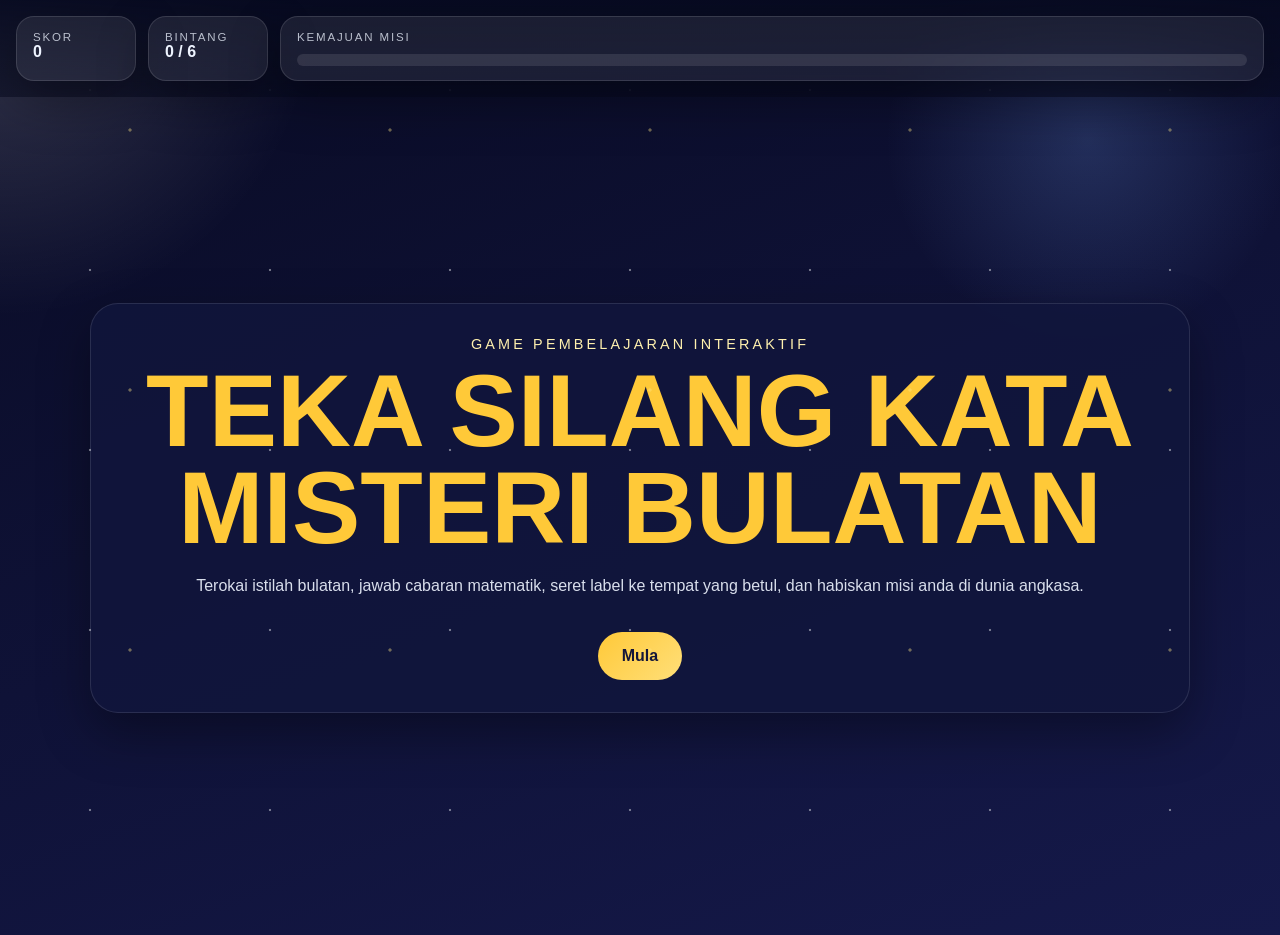
==== index.html @ a0e76546 "Initial commit" ====
<!DOCTYPE html>
<html lang="ms">
  <head>
    <meta charset="UTF-8" />
    <meta name="viewport" content="width=device-width, initial-scale=1.0" />
    <title>Bulatan Angkasa</title>
    <link rel="stylesheet" href="styles.css" />
  </head>
  <body>
    <div class="stars"></div>

    <header class="hud">
      <div class="hud-card">
        <span class="hud-label">Skor</span>
        <strong id="scoreValue">0</strong>
      </div>
      <div class="hud-card">
        <span class="hud-label">Bintang</span>
        <strong id="starValue">0 / 6</strong>
      </div>
      <div class="hud-card progress-card">
        <span class="hud-label">Kemajuan Misi</span>
        <div class="progress-bar">
          <div id="progressFill"></div>
        </div>
      </div>
    </header>

    <main id="app">
      <section class="screen active hero-screen" data-screen="start">
        <div class="hero-content">
          <p class="kicker">Game Pembelajaran Interaktif</p>
          <h1>TEKA SILANG KATA<br />MISTERI BULATAN</h1>
          <p class="subtitle">
            Terokai istilah bulatan, jawab cabaran matematik, seret label ke
            tempat yang betul, dan habiskan misi anda di dunia angkasa.
          </p>
          <div class="hero-actions">
            <button class="primary-btn" data-next="terms">Mula</button>
          </div>
        </div>
      </section>

      <section class="screen panel-screen" data-screen="terms">
        <div class="panel wide">
          <p class="section-tag">Zon 1</p>
          <h2>Kenali Bahagian Bulatan</h2>
          <p class="section-note">
            Tekan pada setiap bulatan untuk melihat info dan penerangan ringkas.
          </p>

          <div class="bubble-map">
            <button class="bubble blue" data-term="jejari">Jejari</button>
            <button class="bubble orange" data-term="tembereng">Tembereng</button>
            <button class="bubble pink" data-term="lilitan">Lilitan</button>
            <button class="bubble cyan" data-term="pusat">Pusat</button>
            <button class="bubble purple" data-term="sektor">Sektor</button>
            <button class="bubble green" data-term="diameter">Diameter</button>
            <button class="bubble yellow" data-term="perentas">Perentas</button>
            <button class="bubble red" data-term="lengkok">Lengkok</button>
          </div>

          <div class="definition-box">
            <p class="info-chip">Info Istilah</p>
            <h3 id="definitionTitle">Pilih satu bulatan</h3>
            <p id="definitionText">
              Tekan mana-mana bulatan untuk melihat maklumat istilah tersebut.
            </p>
          </div>

          <div class="panel-actions">
            <button class="ghost-btn" data-next="start">Sebelumnya</button>
            <button class="primary-btn" data-next="crossword">Seterusnya</button>
          </div>
        </div>
      </section>

      <section class="screen panel-screen" data-screen="crossword">
        <div class="panel wide">
          <p class="section-tag">Zon 2</p>
          <h2>Teka Silang Kata Bulatan</h2>
          <p class="section-note">
            Isikan jawapan pada setiap kotak dan semak jawapan anda.
          </p>

          <div class="crossword-layout">
            <div class="crossword-board" id="crosswordBoard"></div>
            <div class="crossword-side">
              <div class="clue-box">
                <h3>Petunjuk</h3>
                <ol id="clueList"></ol>
              </div>
              <div class="crossword-actions">
                <button class="primary-btn" id="checkCrossword">Semak Jawapan</button>
              </div>
              <div class="feedback" id="crosswordFeedback"></div>
            </div>
          </div>

          <div class="panel-actions">
            <button class="ghost-btn" data-next="terms">Sebelumnya</button>
            <button class="primary-btn" data-next="dragdrop">Seterusnya</button>
          </div>
        </div>
      </section>

      <section class="screen panel-screen" data-screen="dragdrop">
        <div class="panel wide">
          <p class="section-tag">Zon 3</p>
          <h2>Seret Label Bahagian Bulatan</h2>
          <p class="section-note">
            Seret label ke tempat yang betul pada gambar rajah bulatan.
          </p>

          <div class="drag-layout">
            <div class="label-bank" id="labelBank"></div>
            <div class="diagram-area">
              <div class="circle-diagram">
                <div class="arc-shape"></div>
                <div class="radius-line"></div>
                <div class="diameter-line"></div>
                <div class="sector-shape"></div>
                <div class="chord-line"></div>
                <div class="center-point"></div>

                <div class="drop-zone" data-accept="lilitan" style="top: 4%; left: 24%"></div>
                <div class="drop-zone" data-accept="diameter" style="top: 46%; left: 15%"></div>
                <div class="drop-zone" data-accept="jejari" style="top: 31%; left: 63%"></div>
                <div class="drop-zone" data-accept="perentas" style="top: 66%; left: 17%"></div>
                <div class="drop-zone" data-accept="pusat" style="top: 46%; left: 46%"></div>
                <div class="drop-zone" data-accept="sektor" style="top: 66%; left: 63%"></div>
              </div>
            </div>
          </div>

          <div class="crossword-actions">
            <button class="ghost-btn" id="resetDrag">Set Semula</button>
            <button class="primary-btn" id="checkDrag">Semak Label</button>
          </div>
          <div class="feedback" id="dragFeedback"></div>

          <div class="panel-actions">
            <button class="ghost-btn" data-next="crossword">Sebelumnya</button>
            <button class="primary-btn" data-next="mathopoly">Seterusnya</button>
          </div>
        </div>
      </section>

      <section class="screen panel-screen" data-screen="mathopoly">
        <div class="panel wide">
          <p class="section-tag">Zon 4</p>
          <h2>Mathopoly Mini</h2>
          <p class="section-note">
            Pusing dadu, gerak ke hadapan, dan jawab soalan ringkas tentang bulatan.
          </p>

          <div class="mathopoly-layout">
            <div class="board-wrap">
              <div class="board-grid" id="boardGrid"></div>
            </div>
            <div class="board-panel">
              <div class="player-card">
                <h3>Pemain</h3>
                <p id="playerPosition">Petak 1 / 8</p>
              </div>
              <div class="dice-card">
                <div class="dice-face" id="diceFace">?</div>
                <button class="primary-btn" id="rollDice">Pusing Dadu</button>
              </div>
              <div class="question-box">
                <h3>Cabaran</h3>
                <p id="boardPrompt">Tekan butang untuk mula bergerak.</p>
              </div>
              <div class="board-answer">
                <input id="boardAnswer" type="text" placeholder="Masukkan jawapan" />
                <button class="ghost-btn" id="submitBoardAnswer">Hantar</button>
              </div>
              <div class="feedback" id="boardFeedback"></div>
            </div>
          </div>

          <div class="panel-actions">
            <button class="ghost-btn" data-next="dragdrop">Sebelumnya</button>
            <button class="primary-btn" data-next="finish">Lihat Keputusan</button>
          </div>
        </div>
      </section>

      <section class="screen panel-screen" data-screen="finish">
        <div class="panel">
          <p class="section-tag">Misi Selesai</p>
          <h2>Tahniah</h2>
          <p class="section-note" id="finalMessage">
            Anda telah menyelesaikan permainan bulatan ini.
          </p>

          <div class="result-ring">
            <div>
              <span>Skor Akhir</span>
              <strong id="finalScore">0</strong>
            </div>
            <div>
              <span>Bintang</span>
              <strong id="finalStars">0 / 6</strong>
            </div>
          </div>

          <div class="panel-actions">
            <button class="primary-btn" id="restartGame">Main Semula</button>
          </div>
        </div>
      </section>
    </main>

    <script src="script.js"></script>
  </body>
</html>
---- styles.css ----
:root {
  --bg-1: #090b24;
  --bg-2: #15194a;
  --panel: rgba(17, 22, 60, 0.84);
  --panel-soft: rgba(255, 255, 255, 0.08);
  --gold: #ffc938;
  --gold-soft: #fff1ae;
  --pink-strong: #ef7cff;
  --ink: #eef4ff;
  --shadow: 0 20px 50px rgba(0, 0, 0, 0.35);
}

* {
  box-sizing: border-box;
}

body {
  margin: 0;
  min-height: 100vh;
  font-family: "Trebuchet MS", "Segoe UI", sans-serif;
  color: var(--ink);
  background:
    radial-gradient(circle at top left, rgba(255, 255, 255, 0.18), transparent 20%),
    radial-gradient(circle at 85% 15%, rgba(121, 168, 255, 0.2), transparent 15%),
    linear-gradient(160deg, var(--bg-1), var(--bg-2));
  overflow-x: hidden;
}

.stars,
.stars::before,
.stars::after {
  position: fixed;
  inset: 0;
  content: "";
  pointer-events: none;
  background-image:
    radial-gradient(circle, rgba(255, 255, 255, 0.85) 1px, transparent 1.6px),
    radial-gradient(circle, rgba(255, 231, 137, 0.8) 1px, transparent 2px);
  background-size: 180px 180px, 260px 260px;
  opacity: 0.45;
}

.hud {
  position: sticky;
  top: 0;
  z-index: 10;
  display: flex;
  gap: 0.75rem;
  padding: 1rem;
  backdrop-filter: blur(12px);
  background: linear-gradient(180deg, rgba(8, 11, 33, 0.95), rgba(8, 11, 33, 0.55));
}

.hud-card {
  background: rgba(255, 255, 255, 0.08);
  border: 1px solid rgba(255, 255, 255, 0.12);
  border-radius: 18px;
  padding: 0.9rem 1rem;
  min-width: 120px;
  box-shadow: var(--shadow);
}

.hud-label {
  display: block;
  font-size: 0.72rem;
  letter-spacing: 0.16em;
  text-transform: uppercase;
  opacity: 0.75;
}

.progress-card {
  flex: 1;
}

.progress-bar {
  height: 12px;
  margin-top: 0.65rem;
  border-radius: 999px;
  overflow: hidden;
  background: rgba(255, 255, 255, 0.1);
}

#progressFill {
  height: 100%;
  width: 0%;
  background: linear-gradient(90deg, var(--gold), var(--pink-strong));
  transition: width 0.3s ease;
}

#app {
  padding: 1rem 1rem 2rem;
}

.screen {
  display: none;
  min-height: calc(100vh - 110px);
}

.screen.active {
  display: flex;
}

.hero-screen,
.panel-screen {
  justify-content: center;
}

.hero-screen {
  align-items: center;
}

.hero-content,
.panel {
  width: min(1100px, 100%);
  padding: 2rem;
  border-radius: 28px;
  background: var(--panel);
  border: 1px solid rgba(255, 255, 255, 0.11);
  box-shadow: var(--shadow);
}

.hero-content {
  text-align: center;
}

.panel {
  margin: auto;
}

.panel.wide {
  width: min(1200px, 100%);
}

.kicker,
.section-tag {
  margin: 0 0 0.6rem;
  color: var(--gold-soft);
  font-size: 0.9rem;
  text-transform: uppercase;
  letter-spacing: 0.22em;
}

h1 {
  margin: 0;
  font-size: clamp(3.6rem, 9vw, 6.4rem);
  line-height: 0.95;
  color: var(--gold);
  font-family: Impact, Haettenschweiler, "Arial Narrow Bold", sans-serif;
}

h2 {
  margin: 0;
  font-size: clamp(2rem, 4vw, 3rem);
}

.subtitle,
.section-note {
  margin-top: 1rem;
  line-height: 1.7;
  color: rgba(238, 244, 255, 0.9);
}

.hero-actions,
.panel-actions,
.crossword-actions,
.board-answer {
  display: flex;
  gap: 0.85rem;
  flex-wrap: wrap;
}

.hero-actions,
.panel-actions {
  justify-content: center;
  margin-top: 2rem;
}

button,
input {
  font: inherit;
}

button {
  border: 0;
  cursor: pointer;
}

.primary-btn,
.ghost-btn {
  border-radius: 999px;
  padding: 0.95rem 1.5rem;
  font-weight: 800;
}

.primary-btn {
  color: #14163a;
  background: linear-gradient(135deg, var(--gold), #ffdf79);
}

.ghost-btn {
  color: var(--ink);
  background: rgba(255, 255, 255, 0.09);
  border: 1px solid rgba(240, 183, 255, 0.45);
}

.bubble-map {
  position: relative;
  min-height: 430px;
  margin-top: 1.5rem;
}

.bubble {
  position: absolute;
  width: 190px;
  height: 190px;
  border-radius: 50%;
  color: white;
  font-size: 1.55rem;
  font-weight: 800;
  display: flex;
  align-items: center;
  justify-content: center;
  box-shadow: 0 18px 36px rgba(0, 0, 0, 0.24);
}

.bubble.active {
  outline: 4px solid rgba(255, 255, 255, 0.92);
}

.bubble.blue { background: rgba(67, 98, 255, 0.88); top: 0; left: 22%; }
.bubble.orange { background: rgba(214, 96, 9, 0.88); top: 0; left: 52%; }
.bubble.pink { background: rgba(220, 26, 177, 0.85); top: 18%; left: 8%; }
.bubble.cyan { background: rgba(39, 199, 232, 0.82); top: 12%; left: 36%; }
.bubble.purple { background: rgba(111, 23, 193, 0.84); top: 16%; left: 64%; }
.bubble.green { background: rgba(42, 214, 7, 0.84); top: 46%; left: 12%; }
.bubble.yellow { background: rgba(255, 230, 0, 0.86); color: #333; top: 47%; left: 34%; }
.bubble.red { background: rgba(205, 22, 22, 0.86); top: 45%; left: 58%; }

.definition-box,
.clue-box,
.feedback,
.player-card,
.dice-card,
.question-box,
.result-ring {
  background: var(--panel-soft);
  border: 1px solid rgba(255, 255, 255, 0.11);
  border-radius: 20px;
  box-shadow: var(--shadow);
}

.definition-box {
  margin-top: 1.2rem;
  padding: 1rem 1.2rem;
  line-height: 1.65;
}

.definition-box h3 {
  margin: 0.25rem 0 0.55rem;
  color: var(--gold-soft);
}

.info-chip {
  display: inline-flex;
  padding: 0.35rem 0.75rem;
  border-radius: 999px;
  background: rgba(255, 201, 56, 0.14);
  color: var(--gold-soft);
  font-size: 0.82rem;
  font-weight: 800;
  letter-spacing: 0.06em;
  text-transform: uppercase;
}

.crossword-layout,
.drag-layout,
.mathopoly-layout {
  display: grid;
  gap: 1.2rem;
  margin-top: 1.4rem;
}

.crossword-layout {
  grid-template-columns: minmax(460px, 1fr) 360px;
}

.crossword-board {
  display: grid;
  grid-template-columns: repeat(9, 42px);
  grid-auto-rows: 42px;
  gap: 4px;
}

.cell {
  position: relative;
  width: 42px;
  height: 42px;
}

.cell.block {
  background: transparent;
}

.cell input {
  width: 100%;
  height: 100%;
  border-radius: 8px;
  border: 1px solid rgba(255, 255, 255, 0.16);
  text-align: center;
  text-transform: uppercase;
  background: rgba(255, 255, 255, 0.95);
  color: #12131e;
  font-weight: 800;
}

.cell-number {
  position: absolute;
  top: 1px;
  left: 4px;
  color: #1a1d3f;
  font-size: 0.58rem;
  font-weight: 800;
}

.clue-box {
  padding: 1.2rem;
}

.clue-box ol {
  margin: 0.8rem 0 0;
  padding-left: 1.2rem;
  display: grid;
  gap: 0.55rem;
  line-height: 1.45;
}

.drag-layout {
  grid-template-columns: 220px 1fr;
}

.label-bank {
  display: grid;
  gap: 0.9rem;
  align-content: start;
}

.draggable-label {
  padding: 0.95rem 1rem;
  border-radius: 16px;
  background: linear-gradient(135deg, rgba(67, 98, 255, 0.8), rgba(111, 23, 193, 0.8));
  color: white;
  font-weight: 800;
  text-align: center;
}

.diagram-area {
  padding: 1rem;
  border-radius: 28px;
  background: rgba(255, 255, 255, 0.95);
}

.circle-diagram {
  position: relative;
  width: min(100%, 620px);
  aspect-ratio: 1 / 1;
  margin: 0 auto;
  border-radius: 50%;
  border: 4px solid #111;
  background: white;
}

.arc-shape {
  position: absolute;
  inset: 0;
  border-radius: 50%;
  border-top: 6px solid #56d4ff;
  border-right: 6px solid transparent;
  border-bottom: 6px solid transparent;
  border-left: 6px solid transparent;
  transform: rotate(18deg);
}

.radius-line,
.diameter-line,
.chord-line {
  position: absolute;
  height: 6px;
  border-radius: 999px;
}

.radius-line {
  width: 150px;
  background: #4caf50;
  top: 42%;
  left: 50%;
  transform: rotate(-32deg);
  transform-origin: left center;
}

.diameter-line {
  width: 86%;
  background: #3578b9;
  top: 49%;
  left: 7%;
}

.chord-line {
  width: 74%;
  background: #5e4aa8;
  top: 28%;
  left: 6%;
  transform: rotate(-18deg);
}

.sector-shape {
  position: absolute;
  width: 42%;
  height: 42%;
  right: 9%;
  bottom: 8%;
  background: rgba(255, 219, 38, 0.85);
  clip-path: polygon(0 0, 26% 2%, 100% 70%, 48% 100%);
}

.center-point {
  position: absolute;
  width: 18px;
  height: 18px;
  border-radius: 50%;
  background: #6b778d;
  top: calc(50% - 9px);
  left: calc(50% - 9px);
}

.drop-zone {
  position: absolute;
  min-width: 96px;
  padding: 0.55rem 0.75rem;
  border-radius: 14px;
  text-align: center;
  font-size: 0.86rem;
  color: transparent;
  border: 2px dashed rgba(17, 17, 17, 0.2);
  background: rgba(0, 0, 0, 0.04);
}

.drop-zone.filled {
  color: white;
  background: linear-gradient(135deg, rgba(57, 113, 240, 0.95), rgba(160, 86, 255, 0.95));
  border-style: solid;
}

.mathopoly-layout {
  grid-template-columns: minmax(320px, 1fr) 320px;
}

.board-wrap {
  padding: 1rem;
  border-radius: 28px;
  background: rgba(255, 255, 255, 0.08);
}

.board-grid {
  display: grid;
  grid-template-columns: repeat(4, minmax(70px, 1fr));
  gap: 0.75rem;
}

.board-tile {
  min-height: 90px;
  padding: 0.8rem;
  border-radius: 20px;
  background: linear-gradient(180deg, rgba(171, 216, 255, 0.95), rgba(208, 235, 255, 0.92));
  color: #10213a;
  position: relative;
  font-weight: 800;
}

.board-tile.current {
  outline: 4px solid var(--pink-strong);
}

.board-panel {
  display: grid;
  gap: 1rem;
}

.player-card,
.dice-card,
.question-box {
  padding: 1.1rem 1.2rem;
}

.dice-card {
  text-align: center;
}

.dice-face {
  width: 88px;
  height: 88px;
  margin: 0 auto 1rem;
  display: grid;
  place-items: center;
  border-radius: 24px;
  background: rgba(255, 255, 255, 0.92);
  color: #171b36;
  font-size: 2rem;
  font-weight: 900;
}

.board-answer input {
  width: 100%;
  padding: 0.95rem 1rem;
  border-radius: 16px;
  border: 1px solid rgba(255, 255, 255, 0.18);
  background: rgba(255, 255, 255, 0.96);
  color: #161931;
}

.feedback {
  margin-top: 1rem;
  padding: 0.9rem 1rem;
  display: none;
}

.feedback.show {
  display: block;
}

.feedback.success {
  color: #dfffe9;
  background: rgba(87, 242, 135, 0.16);
}

.feedback.error {
  color: #ffe3e3;
  background: rgba(255, 107, 107, 0.14);
}

.result-ring {
  display: grid;
  grid-template-columns: repeat(2, minmax(160px, 1fr));
  gap: 1rem;
  margin-top: 1.4rem;
  padding: 1.2rem;
}

.result-ring span {
  display: block;
  font-size: 0.84rem;
  text-transform: uppercase;
  letter-spacing: 0.12em;
  opacity: 0.75;
}

.result-ring strong {
  display: block;
  margin-top: 0.4rem;
  font-size: 2rem;
}

@media (max-width: 980px) {
  .crossword-layout,
  .drag-layout,
  .mathopoly-layout {
    grid-template-columns: 1fr;
  }
}

@media (max-width: 700px) {
  .hud {
    flex-direction: column;
  }

  .bubble-map {
    min-height: auto;
  }

  .bubble {
    position: relative;
    display: flex;
    margin: 0 auto 1rem;
    top: auto !important;
    left: auto !important;
  }

  .crossword-board {
    transform: scale(0.78);
    transform-origin: top left;
  }
}
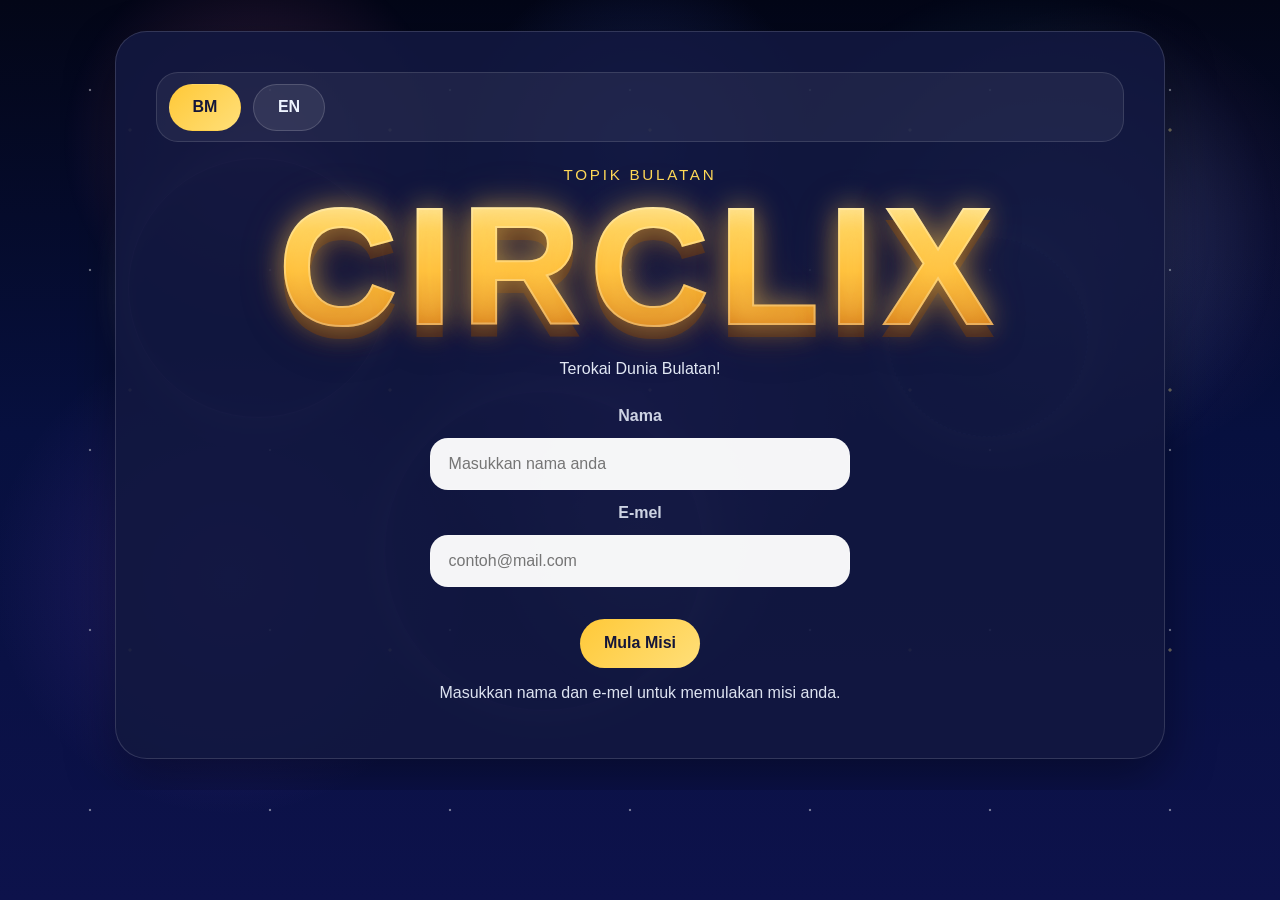
==== commit 3c7740be: "Kemas kini laman web ke versi terkini" ====
--- a/index.html
+++ b/index.html
@@ -3,50 +3,83 @@
   <head>
     <meta charset="UTF-8" />
     <meta name="viewport" content="width=device-width, initial-scale=1.0" />
-    <title>Bulatan Angkasa</title>
+    <title>CircliX</title>
     <link rel="stylesheet" href="styles.css" />
   </head>
   <body>
     <div class="stars"></div>
 
     <header class="hud">
-      <div class="hud-card">
-        <span class="hud-label">Skor</span>
-        <strong id="scoreValue">0</strong>
+      <div class="hud-top">
+        <div class="brand-panel">
+          <span class="brand-title">CircliX</span>
+          <span class="brand-subtitle">Master of Circles</span>
+        </div>
       </div>
-      <div class="hud-card">
-        <span class="hud-label">Bintang</span>
-        <strong id="starValue">0 / 6</strong>
-      </div>
-      <div class="hud-card progress-card">
-        <span class="hud-label">Kemajuan Misi</span>
-        <div class="progress-bar">
-          <div id="progressFill"></div>
+      <div class="hud-cards">
+        <div class="hud-card">
+          <span class="hud-label">Skor</span>
+          <strong id="scoreValue">0</strong>
+        </div>
+        <div class="hud-card">
+          <span class="hud-label">Bintang</span>
+          <strong id="starValue">0 / 6</strong>
+        </div>
+        <div class="hud-card progress-card">
+          <span class="hud-label">Kemajuan Misi</span>
+          <div class="progress-bar">
+            <div id="progressFill"></div>
+          </div>
         </div>
       </div>
     </header>
 
     <main id="app">
       <section class="screen active hero-screen" data-screen="start">
+        <div class="hero-video" aria-hidden="true">
+          <div class="orbit orbit-1"></div>
+          <div class="orbit orbit-2"></div>
+          <div class="orbit orbit-3"></div>
+          <div class="video-glow"></div>
+        </div>
         <div class="hero-content">
-          <p class="kicker">Game Pembelajaran Interaktif</p>
-          <h1>TEKA SILANG KATA<br />MISTERI BULATAN</h1>
-          <p class="subtitle">
-            Terokai istilah bulatan, jawab cabaran matematik, seret label ke
-            tempat yang betul, dan habiskan misi anda di dunia angkasa.
-          </p>
+          <div class="hero-top-bar">
+            <div class="language-tabs">
+              <button class="lang-btn active" data-lang="bm">BM</button>
+              <button class="lang-btn" data-lang="en">EN</button>
+            </div>
+          </div>
+          <p class="kicker" id="heroKicker">Game Pembelajaran Interaktif</p>
+          <h1 id="heroTitle">CircliX: Master of Circles</h1>
+          <p class="subtitle" id="heroSubtitle">
+            Terokai dunia bulatan melalui nota, latihan interaktif dan arena permainan.
+          </p>
+          <div class="start-form">
+            <label for="playerName" id="nameLabel">Nama</label>
+            <input id="playerName" type="text" placeholder="Masukkan nama anda" />
+            <label for="playerEmail" id="emailLabel">E-mel</label>
+            <input id="playerEmail" type="email" placeholder="contoh@mail.com" />
+            <div id="formFeedback" class="feedback"></div>
+          </div>
           <div class="hero-actions">
-            <button class="primary-btn" data-next="terms">Mula</button>
-          </div>
-        </div>
-      </section>
-
-      <section class="screen panel-screen" data-screen="terms">
-        <div class="panel wide">
-          <p class="section-tag">Zon 1</p>
-          <h2>Kenali Bahagian Bulatan</h2>
-          <p class="section-note">
-            Tekan pada setiap bulatan untuk melihat info dan penerangan ringkas.
+            <button class="primary-btn" id="startGameButton">Mula</button>
+          </div>
+          <p class="form-note" id="formNote">Isi nama dan e-mel untuk memulakan misi anda.</p>
+        </div>
+      </section>
+
+      <section id="nota" class="screen panel-screen" data-screen="terms">
+        <div class="panel wide">
+          <p class="section-tag" id="noteSectionTag">Nota</p>
+          <div class="page-tabs page-tabs-terms">
+            <button class="tab-btn" data-i18n="tabNota">Nota</button>
+            <button class="tab-btn" data-i18n="tabLatihan">Latihan</button>
+            <button class="tab-btn" data-i18n="tabBoard">Papan Permainan</button>
+            <button class="tab-btn" data-i18n="tabPandangan">Pandangan</button>
+          </div>
+          <h2 id="noteHeading">Bahagian Bulatan</h2>
+          <p class="section-note" id="noteDescription">
+            Klik setiap elemen di atas untuk melihat info ringkas di bawah.
           </p>
 
           <div class="bubble-map">
@@ -66,29 +99,44 @@
             <p id="definitionText">
               Tekan mana-mana bulatan untuk melihat maklumat istilah tersebut.
             </p>
-          </div>
-
-          <div class="panel-actions">
-            <button class="ghost-btn" data-next="start">Sebelumnya</button>
-            <button class="primary-btn" data-next="crossword">Seterusnya</button>
+            <div class="definition-visual" id="definitionVisual" aria-hidden="true">
+              <svg viewBox="0 0 220 220" xmlns="http://www.w3.org/2000/svg">
+                <circle cx="110" cy="110" r="90" stroke="#8a98ff" stroke-width="12" fill="rgba(255,255,255,0.04)" />
+                <circle cx="110" cy="110" r="6" fill="#fff" />
+              </svg>
+            </div>
+          </div>
+
+          <div class="panel-actions">
+            <button class="ghost-btn" id="termsPrevBtn" data-next="start">Sebelumnya</button>
+            <button class="primary-btn" id="termsNextBtn" data-next="crossword">Seterusnya</button>
           </div>
         </div>
       </section>
 
       <section class="screen panel-screen" data-screen="crossword">
         <div class="panel wide">
-          <p class="section-tag">Zon 2</p>
-          <h2>Teka Silang Kata Bulatan</h2>
-          <p class="section-note">
-            Isikan jawapan pada setiap kotak dan semak jawapan anda.
+          <p class="section-tag" id="crosswordSectionTag">Zon 2</p>
+          <h2 id="crosswordHeading">Teka Silang Kata Bulatan</h2>
+          <p class="section-note" id="crosswordDescription">
+            Ikut petunjuk melintang dan menegak seperti silang kata sebenar.
+            Huruf akan bergerak automatik ke kotak seterusnya dan beberapa
+            kotak diberi huruf petunjuk.
           </p>
 
           <div class="crossword-layout">
             <div class="crossword-board" id="crosswordBoard"></div>
             <div class="crossword-side">
               <div class="clue-box">
-                <h3>Petunjuk</h3>
-                <ol id="clueList"></ol>
+                <h3 id="clueHeading">Petunjuk</h3>
+                <div class="clue-group">
+                  <h4 id="acrossLabel">Melintang</h4>
+                  <ol id="acrossClueList"></ol>
+                </div>
+                <div class="clue-group">
+                  <h4 id="downLabel">Menegak</h4>
+                  <ol id="downClueList"></ol>
+                </div>
               </div>
               <div class="crossword-actions">
                 <button class="primary-btn" id="checkCrossword">Semak Jawapan</button>
@@ -98,17 +146,17 @@
           </div>
 
           <div class="panel-actions">
-            <button class="ghost-btn" data-next="terms">Sebelumnya</button>
-            <button class="primary-btn" data-next="dragdrop">Seterusnya</button>
+            <button class="ghost-btn" id="crosswordPrevBtn" data-next="terms">Sebelumnya</button>
+            <button class="primary-btn" id="crosswordNextBtn" data-next="dragdrop">Seterusnya</button>
           </div>
         </div>
       </section>
 
       <section class="screen panel-screen" data-screen="dragdrop">
         <div class="panel wide">
-          <p class="section-tag">Zon 3</p>
-          <h2>Seret Label Bahagian Bulatan</h2>
-          <p class="section-note">
+          <p class="section-tag" id="dragSectionTag">Zon 3</p>
+          <h2 id="dragHeading">Seret Label Bahagian Bulatan</h2>
+          <p class="section-note" id="dragDescription">
             Seret label ke tempat yang betul pada gambar rajah bulatan.
           </p>
 
@@ -140,17 +188,17 @@
           <div class="feedback" id="dragFeedback"></div>
 
           <div class="panel-actions">
-            <button class="ghost-btn" data-next="crossword">Sebelumnya</button>
-            <button class="primary-btn" data-next="mathopoly">Seterusnya</button>
+            <button class="ghost-btn" id="dragPrevBtn" data-next="crossword">Sebelumnya</button>
+            <button class="primary-btn" id="dragNextBtn" data-next="mathopoly">Seterusnya</button>
           </div>
         </div>
       </section>
 
       <section class="screen panel-screen" data-screen="mathopoly">
         <div class="panel wide">
-          <p class="section-tag">Zon 4</p>
-          <h2>Mathopoly Mini</h2>
-          <p class="section-note">
+          <p class="section-tag" id="mathopolySectionTag">Zon 4</p>
+          <h2 id="mathopolyHeading">Mathopoly Mini</h2>
+          <p class="section-note" id="mathopolyDescription">
             Pusing dadu, gerak ke hadapan, dan jawab soalan ringkas tentang bulatan.
           </p>
 
@@ -160,7 +208,7 @@
             </div>
             <div class="board-panel">
               <div class="player-card">
-                <h3>Pemain</h3>
+                <h3 id="playerLabel">Pemain</h3>
                 <p id="playerPosition">Petak 1 / 8</p>
               </div>
               <div class="dice-card">
@@ -168,7 +216,7 @@
                 <button class="primary-btn" id="rollDice">Pusing Dadu</button>
               </div>
               <div class="question-box">
-                <h3>Cabaran</h3>
+                <h3 id="challengeHeading">Cabaran</h3>
                 <p id="boardPrompt">Tekan butang untuk mula bergerak.</p>
               </div>
               <div class="board-answer">
@@ -180,17 +228,17 @@
           </div>
 
           <div class="panel-actions">
-            <button class="ghost-btn" data-next="dragdrop">Sebelumnya</button>
-            <button class="primary-btn" data-next="finish">Lihat Keputusan</button>
+            <button class="ghost-btn" id="mathopolyPrevBtn" data-next="dragdrop">Sebelumnya</button>
+            <button class="primary-btn" id="mathopolyFinishBtn" data-next="finish">Lihat Keputusan</button>
           </div>
         </div>
       </section>
 
       <section class="screen panel-screen" data-screen="finish">
         <div class="panel">
-          <p class="section-tag">Misi Selesai</p>
-          <h2>Tahniah</h2>
-          <p class="section-note" id="finalMessage">
+          <p class="section-tag" id="finishSectionTag">Misi Selesai</p>
+          <h2 id="finishHeading">Tahniah</h2>
+          <p class="section-note" id="finishDescription">
             Anda telah menyelesaikan permainan bulatan ini.
           </p>
 
--- a/styles.css
+++ b/styles.css
@@ -17,13 +17,14 @@
 body {
   margin: 0;
   min-height: 100vh;
-  font-family: "Trebuchet MS", "Segoe UI", sans-serif;
+  font-family: "Segoe UI Variable", "Segoe UI", "Trebuchet MS", sans-serif;
   color: var(--ink);
   background:
     radial-gradient(circle at top left, rgba(255, 255, 255, 0.18), transparent 20%),
     radial-gradient(circle at 85% 15%, rgba(121, 168, 255, 0.2), transparent 15%),
     linear-gradient(160deg, var(--bg-1), var(--bg-2));
   overflow-x: hidden;
+  perspective: 1200px;
 }
 
 .stars,
@@ -43,19 +44,77 @@
 .hud {
   position: sticky;
   top: 0;
-  z-index: 10;
+  z-index: 20;
+  display: grid;
+  gap: 0.85rem;
+  padding: 1rem 1.25rem;
+  backdrop-filter: blur(16px);
+  background: linear-gradient(180deg, rgba(8, 11, 33, 0.98), rgba(8, 11, 33, 0.75));
+  border-bottom: 1px solid rgba(255, 255, 255, 0.08);
+}
+
+.hud-top {
+  display: flex;
+  justify-content: space-between;
+  align-items: center;
+  gap: 0.9rem;
+  flex-wrap: wrap;
+}
+
+.brand-panel {
+  display: flex;
+  flex-direction: column;
+  gap: 0.2rem;
+}
+
+.brand-title {
+  font-size: 1.35rem;
+  font-weight: 900;
+  text-transform: uppercase;
+  letter-spacing: 0.15em;
+  color: var(--gold);
+}
+
+.brand-subtitle {
+  font-size: 0.9rem;
+  color: var(--ink);
+  opacity: 0.8;
+}
+
+.top-menu {
+  display: flex;
+  gap: 0.9rem;
+  flex-wrap: wrap;
+  justify-content: center;
+}
+
+.top-menu a {
+  color: var(--ink);
+  text-decoration: none;
+  font-weight: 700;
+  letter-spacing: 0.04em;
+  padding: 0.6rem 0.9rem;
+  border-radius: 999px;
+  background: rgba(255, 255, 255, 0.06);
+  transition: transform 0.2s ease, background 0.2s ease;
+}
+
+.top-menu a:hover {
+  background: rgba(255, 255, 255, 0.14);
+  transform: translateY(-1px);
+}
+
+.hud-cards {
   display: flex;
   gap: 0.75rem;
-  padding: 1rem;
-  backdrop-filter: blur(12px);
-  background: linear-gradient(180deg, rgba(8, 11, 33, 0.95), rgba(8, 11, 33, 0.55));
+  flex-wrap: wrap;
 }
 
 .hud-card {
   background: rgba(255, 255, 255, 0.08);
   border: 1px solid rgba(255, 255, 255, 0.12);
   border-radius: 18px;
-  padding: 0.9rem 1rem;
+  padding: 0.78rem 0.9rem;
   min-width: 120px;
   box-shadow: var(--shadow);
 }
@@ -107,16 +166,220 @@
 
 .hero-screen {
   align-items: center;
+  position: relative;
+  overflow: hidden;
+}
+
+.hero-video {
+  position: absolute;
+  inset: 0;
+  z-index: 1;
+  perspective: 1000px;
+  background: radial-gradient(circle at center, rgba(106, 35, 255, 0.24), transparent 28%),
+    radial-gradient(circle at 20% 18%, rgba(255, 120, 200, 0.2), transparent 16%),
+    radial-gradient(circle at 80% 30%, rgba(100, 210, 255, 0.18), transparent 22%),
+    radial-gradient(circle at 50% 70%, rgba(255, 255, 255, 0.14), transparent 17%);
+  animation: videoPulse 14s ease-in-out infinite;
+  filter: blur(0.3px);
+}
+
+.orbit {
+  position: absolute;
+  border-radius: 50%;
+  opacity: 0.8;
+  box-shadow: 0 0 40px rgba(255, 255, 255, 0.25), inset 0 0 20px rgba(255, 255, 255, 0.1);
+  transform-style: preserve-3d;
+}
+
+.orbit-1 {
+  width: 260px;
+  height: 260px;
+  top: 20%;
+  left: 10%;
+  border: 1px solid rgba(255, 180, 255, 0.25);
+  animation: floatOrbit 18s linear infinite;
+}
+
+.orbit-2 {
+  width: 200px;
+  height: 200px;
+  top: 30%;
+  right: 15%;
+  border: 1px dashed rgba(120, 180, 255, 0.3);
+  animation: floatOrbitReverse 20s linear infinite;
+}
+
+.orbit-3 {
+  width: 320px;
+  height: 320px;
+  bottom: 10%;
+  left: 30%;
+  border: 1px solid rgba(200, 100, 255, 0.22);
+  animation: floatOrbit 22s linear infinite;
+}
+
+.video-glow {
+  position: absolute;
+  inset: 20%;
+  border-radius: 40%;
+  background: radial-gradient(circle, rgba(255, 255, 255, 0.08), transparent 55%);
+}
+
+.floating-circle {
+  position: absolute;
+  border-radius: 50%;
+  background: radial-gradient(circle, rgba(255, 255, 255, 0.1), transparent 60%);
+  animation: floatCircle 12s ease-in-out infinite;
+}
+
+.circle-1 {
+  width: 80px;
+  height: 80px;
+  top: 15%;
+  left: 25%;
+  animation-delay: 0s;
+}
+
+.circle-2 {
+  width: 60px;
+  height: 60px;
+  top: 50%;
+  right: 20%;
+  animation-delay: 3s;
+}
+
+.circle-3 {
+  width: 100px;
+  height: 100px;
+  bottom: 20%;
+  left: 15%;
+  animation-delay: 6s;
+}
+
+.circle-4 {
+  width: 50px;
+  height: 50px;
+  top: 70%;
+  right: 30%;
+  animation-delay: 9s;
+}
+
+.cube-3d {
+  position: absolute;
+  width: 40px;
+  height: 40px;
+  transform-style: preserve-3d;
+  animation: float3D 15s ease-in-out infinite;
+}
+
+.cube-3d::before,
+.cube-3d::after {
+  content: '';
+  position: absolute;
+  width: 40px;
+  height: 40px;
+  background: rgba(255, 255, 255, 0.1);
+  border: 1px solid rgba(255, 255, 255, 0.2);
+}
+
+.cube-3d::before {
+  transform: rotateX(90deg) translateZ(20px);
+}
+
+.cube-3d::after {
+  transform: rotateY(90deg) translateZ(20px);
+}
+
+.cube-1 {
+  top: 20%;
+  left: 60%;
+  animation-delay: 2s;
+}
+
+.cube-2 {
+  top: 60%;
+  left: 20%;
+  animation-delay: 7s;
+}
+
+.sphere-3d {
+  position: absolute;
+  width: 60px;
+  height: 60px;
+  border-radius: 50%;
+  background: radial-gradient(circle at 30% 30%, rgba(255, 200, 100, 0.3), rgba(100, 200, 255, 0.2));
+  animation: float3D 18s ease-in-out infinite reverse;
+}
+
+.sphere-1 {
+  top: 40%;
+  right: 10%;
+  animation-delay: 5s;
+}
+
+@keyframes float3D {
+  0%, 100% {
+    transform: translateZ(0) rotateX(0deg) rotateY(0deg) scale(1);
+    opacity: 0.4;
+  }
+  25% {
+    transform: translateZ(50px) rotateX(90deg) rotateY(45deg) scale(1.1);
+    opacity: 0.7;
+  }
+  50% {
+    transform: translateZ(100px) rotateX(180deg) rotateY(90deg) scale(0.9);
+    opacity: 0.5;
+  }
+  75% {
+    transform: translateZ(50px) rotateX(270deg) rotateY(135deg) scale(1.05);
+    opacity: 0.6;
+  }
+}
+
+@keyframes floatCircle {
+  0%, 100% {
+    transform: translateY(0) scale(1);
+    opacity: 0.6;
+  }
+  50% {
+    transform: translateY(-20px) scale(1.1);
+    opacity: 0.9;
+  }
+}
+
+@keyframes floatOrbit {
+  0% { transform: translate(0, 0) rotate(0deg) rotateX(0deg); }
+  50% { transform: translate(14px, -18px) rotate(180deg) rotateX(180deg); }
+  100% { transform: translate(0, 0) rotate(360deg) rotateX(360deg); }
+}
+
+@keyframes floatOrbitReverse {
+  0% { transform: translate(0, 0) rotate(0deg) rotateY(0deg); }
+  50% { transform: translate(-18px, 22px) rotate(-180deg) rotateY(180deg); }
+  100% { transform: translate(0, 0) rotate(-360deg) rotateY(360deg); }
+}
+
+@keyframes videoPulse {
+  0%, 100% {
+    background-position: 50% 50%, 20% 18%, 80% 30%, 50% 70%;
+    opacity: 1;
+  }
+  50% {
+    background-position: 45% 55%, 18% 15%, 82% 35%, 50% 72%;
+    opacity: 0.95;
+  }
 }
 
 .hero-content,
 .panel {
-  width: min(1100px, 100%);
-  padding: 2rem;
-  border-radius: 28px;
-  background: var(--panel);
-  border: 1px solid rgba(255, 255, 255, 0.11);
+  width: min(1050px, 100%);
+  padding: 2.5rem;
+  border-radius: 32px;
+  background: rgba(18, 24, 64, 0.9);
+  border: 1px solid rgba(255, 255, 255, 0.14);
   box-shadow: var(--shadow);
+  position: relative;
+  z-index: 2;
 }
 
 .hero-content {
@@ -169,10 +432,148 @@
   flex-wrap: wrap;
 }
 
-.hero-actions,
-.panel-actions {
+.hero-actions {
   justify-content: center;
   margin-top: 2rem;
+}
+
+.hero-top-bar {
+  display: flex;
+  justify-content: space-between;
+  align-items: center;
+  gap: 0.9rem;
+  flex-wrap: wrap;
+  margin-bottom: 1.5rem;
+  padding: 0.65rem 0.75rem;
+  border-radius: 22px;
+  background: rgba(255, 255, 255, 0.06);
+  border: 1px solid rgba(255, 255, 255, 0.12);
+}
+
+.page-tabs {
+  display: flex;
+  flex-wrap: wrap;
+  gap: 0.5rem;
+  justify-content: flex-start;
+}
+
+.tab-btn {
+  border: 0;
+  border-radius: 999px;
+  background: rgba(255, 255, 255, 0.1);
+  color: var(--ink);
+  padding: 0.55rem 0.95rem;
+  font-weight: 700;
+  cursor: pointer;
+  transition: transform 0.2s ease, background 0.2s ease;
+}
+
+.tab-btn:hover,
+.tab-btn:focus {
+  background: rgba(255, 255, 255, 0.18);
+  transform: translateY(-1px);
+}
+
+
+
+.language-tabs {
+  display: flex;
+  justify-content: flex-end;
+  gap: 0.75rem;
+  margin-bottom: 0;
+}
+
+.hero-title-large {
+  margin: 0.3rem 0 0 0;
+}
+
+.lang-btn {
+  min-width: 72px;
+  padding: 0.85rem 1rem;
+  border-radius: 999px;
+  border: 1px solid rgba(255, 255, 255, 0.16);
+  background: rgba(255, 255, 255, 0.08);
+  color: var(--ink);
+  font-weight: 800;
+}
+
+.lang-btn.active {
+  background: linear-gradient(135deg, var(--gold), #ffdf79);
+  color: #14163a;
+  border-color: transparent;
+}
+
+.start-form {
+  display: grid;
+  gap: 0.85rem;
+  max-width: 420px;
+  margin: 1.5rem auto 0;
+}
+
+.hero-title-large,
+#heroTitle {
+  font-size: clamp(4.5rem, 7vw, 6.8rem);
+  line-height: 0.92;
+  letter-spacing: 0.04em;
+  text-transform: uppercase;
+  font-family: "Impact", "Arial Black", sans-serif;
+  background: linear-gradient(135deg, var(--pink-strong), var(--gold), #ffd957, #ef7cff);
+  -webkit-background-clip: text;
+  -webkit-text-fill-color: transparent;
+  background-clip: text;
+  text-shadow: 0 0 30px rgba(239, 124, 255, 0.25), 0 8px 40px rgba(0, 0, 0, 0.35);
+}
+
+.kicker,
+.section-tag {
+  margin: 0 0 0.6rem;
+  color: var(--gold-soft);
+  font-size: 0.95rem;
+  text-transform: uppercase;
+  letter-spacing: 0.18em;
+}
+
+.hero-content .kicker {
+  color: #ffd957;
+}
+
+.subtitle,
+.section-note {
+  margin-top: 1rem;
+  line-height: 1.7;
+  color: rgba(238, 244, 255, 0.95);
+}
+
+.form-note {
+  margin-top: 1rem;
+  text-align: center;
+  opacity: 0.85;
+}
+
+.start-form label {
+  font-weight: 700;
+  opacity: 0.85;
+}
+
+.start-form input {
+  width: 100%;
+  padding: 1rem 1.1rem;
+  border-radius: 18px;
+  border: 1px solid rgba(255, 255, 255, 0.18);
+  background: rgba(255, 255, 255, 0.96);
+  color: #101228;
+}
+
+.start-form input:focus {
+  outline: none;
+  border-color: rgba(62, 98, 255, 0.95);
+  box-shadow: 0 0 0 3px rgba(92, 118, 255, 0.18);
+}
+
+.form-note {
+  margin-top: 1rem;
+  text-align: center;
+  opacity: 0.92;
 }
 
 button,
@@ -197,10 +598,2521 @@
   background: linear-gradient(135deg, var(--gold), #ffdf79);
 }
 
+.secondary-btn {
+  color: var(--ink);
+  background: rgba(255, 255, 255, 0.05);
+  border: 1px solid rgba(255, 255, 255, 0.2);
+}
+
 .ghost-btn {
   color: var(--ink);
   background: rgba(255, 255, 255, 0.09);
   border: 1px solid rgba(240, 183, 255, 0.45);
+}
+
+body.screen-start {
+  background:
+    radial-gradient(circle at 50% 18%, rgba(46, 72, 255, 0.3), transparent 20%),
+    radial-gradient(circle at 14% 68%, rgba(154, 101, 255, 0.18), transparent 22%),
+    radial-gradient(circle at 85% 72%, rgba(62, 151, 255, 0.16), transparent 25%),
+    linear-gradient(180deg, #05081e 0%, #0a1152 58%, #130d4f 100%);
+}
+
+body.screen-start .hud {
+  display: none;
+}
+
+body.screen-start #app {
+  padding: 0;
+}
+
+.front-stage {
+  position: relative;
+  min-height: 100vh;
+  padding: 1rem;
+  align-items: stretch;
+  overflow: hidden;
+  isolation: isolate;
+}
+
+.front-stage::before,
+.front-stage::after {
+  position: absolute;
+  inset: 0;
+  content: "";
+  pointer-events: none;
+}
+
+.front-stage::before {
+  background:
+    radial-gradient(circle, rgba(255, 255, 255, 0.82) 1.2px, transparent 2px),
+    radial-gradient(circle, rgba(255, 211, 110, 0.86) 1.3px, transparent 2.2px),
+    radial-gradient(circle, rgba(123, 195, 255, 0.58) 1.1px, transparent 2px);
+  background-size: 150px 150px, 220px 220px, 310px 310px;
+  background-position: 0 0, 18px 42px, 90px 30px;
+  opacity: 0.38;
+}
+
+.front-stage::after {
+  inset: auto 0 -6rem;
+  height: 14rem;
+  background:
+    linear-gradient(180deg, rgba(58, 83, 255, 0), rgba(58, 83, 255, 0.15)),
+    radial-gradient(circle at 50% 0%, rgba(98, 72, 255, 0.45), transparent 48%);
+}
+
+.hero-skyline {
+  position: absolute;
+  inset: 0;
+  pointer-events: none;
+}
+
+.sky-grid,
+.sky-orbit,
+.sky-star {
+  position: absolute;
+  display: block;
+}
+
+.sky-grid {
+  width: 32rem;
+  height: 32rem;
+  border-radius: 50%;
+  border: 1px solid rgba(105, 155, 255, 0.14);
+  box-shadow:
+    inset 0 0 0 3rem rgba(73, 89, 255, 0.02),
+    inset 0 0 0 6rem rgba(73, 89, 255, 0.02);
+}
+
+.grid-left {
+  left: -8rem;
+  bottom: 7rem;
+}
+
+.grid-right {
+  right: -10rem;
+  bottom: 3rem;
+  width: 40rem;
+  height: 40rem;
+}
+
+.sky-orbit {
+  border-radius: 50%;
+  border: 1px solid rgba(95, 125, 255, 0.22);
+}
+
+.orbit-main {
+  top: 5rem;
+  left: 50%;
+  width: 42rem;
+  height: 42rem;
+  transform: translateX(-50%);
+}
+
+.orbit-side {
+  top: 13rem;
+  right: 7rem;
+  width: 28rem;
+  height: 18rem;
+  border-style: dashed;
+}
+
+.sky-star {
+  width: 0.7rem;
+  height: 0.7rem;
+  border-radius: 50%;
+  background: radial-gradient(circle, rgba(255, 255, 255, 0.95), rgba(255, 201, 81, 0.9));
+  box-shadow: 0 0 16px rgba(255, 211, 110, 0.8);
+  animation: twinkleStar 5.2s ease-in-out infinite;
+}
+
+.star-a {
+  top: 7rem;
+  left: 25%;
+}
+
+.star-b {
+  top: 14rem;
+  right: 23%;
+  animation-delay: 1.1s;
+}
+
+.star-c {
+  top: 29rem;
+  left: 18%;
+  animation-delay: 2.2s;
+}
+
+.star-d {
+  top: 36rem;
+  right: 16%;
+  animation-delay: 3.1s;
+}
+
+.hero-shell {
+  position: relative;
+  z-index: 2;
+  width: min(1440px, 100%);
+  margin: 0 auto;
+  display: grid;
+  grid-template-columns: 340px minmax(460px, 1fr) 340px;
+  gap: 1.4rem 1.8rem;
+  padding: 0.2rem;
+}
+
+.hero-toolbar {
+  display: flex;
+  align-items: center;
+  min-height: 5rem;
+  padding: 0.7rem 1rem;
+  border-radius: 2rem;
+  border: 1px solid rgba(255, 212, 122, 0.24);
+  background: linear-gradient(180deg, rgba(9, 14, 52, 0.9), rgba(13, 20, 68, 0.78));
+  box-shadow:
+    inset 0 0 0 1px rgba(255, 255, 255, 0.04),
+    0 18px 40px rgba(0, 0, 0, 0.22);
+  backdrop-filter: blur(14px);
+}
+
+.hero-toolbar-left {
+  grid-column: 1;
+  grid-row: 1;
+  justify-self: start;
+}
+
+.hero-toolbar-right {
+  grid-column: 3;
+  grid-row: 1;
+  justify-self: end;
+  gap: 0.9rem;
+}
+
+.front-stage .language-tabs {
+  gap: 0.45rem;
+  padding: 0.15rem;
+  border-radius: 999px;
+  background: rgba(255, 255, 255, 0.02);
+}
+
+.front-stage .lang-btn {
+  min-width: 5.8rem;
+  padding: 0.95rem 1.4rem;
+  background: rgba(19, 24, 82, 0.96);
+  color: rgba(244, 245, 255, 0.95);
+  border: 1px solid rgba(255, 214, 122, 0.16);
+  box-shadow: inset 0 1px 0 rgba(255, 255, 255, 0.06);
+  transition: transform 0.25s ease, box-shadow 0.25s ease, background 0.25s ease;
+}
+
+.front-stage .lang-btn:hover,
+.front-stage .lang-btn:focus {
+  transform: translateY(-1px);
+  box-shadow: 0 12px 28px rgba(16, 20, 61, 0.38);
+}
+
+.front-stage .lang-btn.active {
+  background: linear-gradient(180deg, #ffd96d 0%, #ffc63a 100%);
+  color: #17204a;
+  border-color: rgba(255, 245, 181, 0.8);
+  box-shadow:
+    inset 0 1px 0 rgba(255, 255, 255, 0.65),
+    0 0 0 3px rgba(255, 206, 97, 0.12);
+}
+
+.hero-control {
+  display: flex;
+  align-items: center;
+  gap: 0.75rem;
+  min-width: 7.2rem;
+}
+
+.hero-control-button {
+  appearance: none;
+  border: 0;
+  padding: 0.25rem 0.35rem;
+  color: inherit;
+  background: transparent;
+  font: inherit;
+  border-radius: 1.5rem;
+  cursor: pointer;
+  transition: transform 0.22s ease, background 0.22s ease, box-shadow 0.22s ease;
+}
+
+.hero-control-button:hover,
+.hero-control-button:focus-visible {
+  background: rgba(255, 255, 255, 0.06);
+  transform: translateY(-1px);
+  box-shadow: 0 10px 24px rgba(0, 0, 0, 0.18);
+}
+
+.hero-control-button.active .hero-control-copy strong {
+  color: #ffd254;
+}
+
+.hero-control-button:not(.active) {
+  opacity: 0.72;
+}
+
+.hero-control-button:not(.active) .hero-control-icon {
+  background: rgba(255, 255, 255, 0.03);
+  border-color: rgba(255, 255, 255, 0.12);
+}
+
+.hero-control-button:not(.active) .hero-control-copy strong {
+  color: rgba(228, 232, 255, 0.64);
+}
+
+.hero-control.compact {
+  min-width: 5.5rem;
+}
+
+.hero-control-icon {
+  width: 3.2rem;
+  height: 3.2rem;
+  display: grid;
+  place-items: center;
+  border-radius: 50%;
+  font-size: 1.35rem;
+  background: rgba(255, 255, 255, 0.08);
+  border: 1px solid rgba(255, 215, 124, 0.32);
+  box-shadow: inset 0 1px 0 rgba(255, 255, 255, 0.1);
+}
+
+.hero-control-copy {
+  display: grid;
+  gap: 0.2rem;
+  line-height: 1.1;
+  font-size: 0.95rem;
+}
+
+.hero-control-copy strong {
+  color: #ffd254;
+  font-size: 1rem;
+}
+
+.hero-side-card {
+  padding: 1.45rem 1.5rem;
+  border-radius: 2rem;
+  border: 1px solid rgba(255, 206, 104, 0.18);
+  background: linear-gradient(180deg, rgba(6, 12, 54, 0.88), rgba(9, 14, 58, 0.82));
+  box-shadow:
+    inset 0 1px 0 rgba(255, 255, 255, 0.05),
+    0 22px 50px rgba(2, 6, 29, 0.4);
+  backdrop-filter: blur(16px);
+}
+
+.hero-profile-card {
+  grid-column: 1;
+  grid-row: 2;
+  align-self: start;
+}
+
+.hero-profile-head {
+  display: flex;
+  gap: 0.9rem;
+  align-items: center;
+}
+
+.hero-avatar {
+  position: relative;
+  flex: 0 0 5.7rem;
+  width: 5.7rem;
+  height: 5.7rem;
+  padding: 0.22rem;
+  border-radius: 50%;
+  background: linear-gradient(160deg, #ffe89d, #ffb72d 55%, #7541ff);
+  box-shadow:
+    0 0 0 5px rgba(255, 206, 97, 0.08),
+    0 0 28px rgba(255, 203, 90, 0.4);
+}
+
+.hero-avatar-core {
+  width: 100%;
+  height: 100%;
+  display: grid;
+  place-items: center;
+  border-radius: 50%;
+  background:
+    radial-gradient(circle at 30% 25%, rgba(255, 255, 255, 0.22), transparent 22%),
+    linear-gradient(180deg, #1d2d8f 0%, #090d3f 100%);
+  color: #fff1b0;
+  font-size: 2.25rem;
+  font-weight: 900;
+}
+
+.hero-profile-copy {
+  flex: 1;
+}
+
+.hero-profile-row {
+  display: flex;
+  gap: 0.75rem;
+  align-items: center;
+  justify-content: space-between;
+}
+
+.hero-profile-name {
+  margin: 0;
+  font-size: 2rem;
+  font-weight: 800;
+}
+
+.hero-level-badge {
+  padding: 0.55rem 0.95rem;
+  border-radius: 999px;
+  background: rgba(255, 193, 68, 0.16);
+  color: #ffd75a;
+  font-size: 0.95rem;
+  font-weight: 800;
+  border: 1px solid rgba(255, 211, 110, 0.22);
+}
+
+.hero-xp-row {
+  display: grid;
+  grid-template-columns: auto 1fr auto;
+  gap: 0.8rem;
+  align-items: center;
+  margin-top: 1.2rem;
+}
+
+.hero-xp-label,
+.hero-xp-value {
+  font-weight: 800;
+  color: #ffd75a;
+}
+
+.hero-xp-track {
+  position: relative;
+  height: 1rem;
+  overflow: hidden;
+  border-radius: 999px;
+  background: rgba(255, 255, 255, 0.08);
+  border: 1px solid rgba(255, 255, 255, 0.12);
+}
+
+.hero-xp-track span,
+.hero-mission-track span {
+  display: block;
+  height: 100%;
+  border-radius: inherit;
+  background: linear-gradient(90deg, #ffd958 0%, #ffb52d 100%);
+  box-shadow: 0 0 20px rgba(255, 206, 87, 0.44);
+}
+
+.hero-profile-stats {
+  display: grid;
+  grid-template-columns: repeat(2, minmax(0, 1fr));
+  gap: 0.75rem;
+  margin-top: 1.45rem;
+  padding-top: 1.15rem;
+  border-top: 1px solid rgba(255, 255, 255, 0.09);
+}
+
+.hero-stat {
+  display: flex;
+  gap: 0.75rem;
+  align-items: center;
+  min-width: 0;
+}
+
+.hero-stat-icon {
+  width: 2.9rem;
+  height: 2.9rem;
+  display: grid;
+  place-items: center;
+  border-radius: 50%;
+  background: rgba(255, 193, 68, 0.16);
+  border: 1px solid rgba(255, 215, 124, 0.28);
+  font-size: 1.3rem;
+}
+
+.hero-stat-label {
+  display: block;
+  font-size: 0.95rem;
+  opacity: 0.82;
+}
+
+.hero-stat strong {
+  display: block;
+  margin-top: 0.12rem;
+  font-size: 1.6rem;
+}
+
+.hero-brand {
+  position: relative;
+  grid-column: 2 / 4;
+  grid-row: 2;
+  align-self: center;
+  justify-self: center;
+  width: 100%;
+  text-align: center;
+  padding: 3.8rem 0 0.2rem;
+}
+
+.hero-brand .kicker {
+  position: relative;
+  z-index: 2;
+  margin-bottom: 0.9rem;
+  color: rgba(255, 239, 173, 0.98);
+  font-size: 1.15rem;
+  letter-spacing: 0.24em;
+}
+
+.hero-brand-rings {
+  position: absolute;
+  inset: 0;
+  pointer-events: none;
+}
+
+.hero-brand-rings::before,
+.hero-brand-rings::after {
+  position: absolute;
+  left: 50%;
+  content: "";
+  border-radius: 50%;
+  transform: translateX(-50%);
+}
+
+.hero-brand-rings::before {
+  top: 4.7rem;
+  width: clamp(20rem, 64vw, 42rem);
+  height: clamp(5rem, 13vw, 8.5rem);
+  border: 6px solid rgba(255, 200, 83, 0.95);
+  box-shadow:
+    0 0 24px rgba(255, 193, 68, 0.42),
+    inset 0 0 18px rgba(255, 249, 222, 0.18);
+  transform: translateX(-50%) rotate(-7deg);
+}
+
+.hero-brand-rings::after {
+  top: 1.2rem;
+  width: clamp(22rem, 58vw, 35rem);
+  height: clamp(15rem, 32vw, 24rem);
+  border: 1px solid rgba(90, 137, 255, 0.24);
+  box-shadow:
+    inset 0 0 0 1.8rem rgba(84, 93, 255, 0.03),
+    inset 0 0 0 4rem rgba(84, 93, 255, 0.02);
+}
+
+#heroTitle {
+  position: relative;
+  z-index: 2;
+  margin: 0;
+  font-size: clamp(5.7rem, 13vw, 10.6rem);
+  line-height: 0.88;
+  letter-spacing: 0.05em;
+  font-family: "Arial Black", Impact, Haettenschweiler, sans-serif;
+  text-transform: uppercase;
+  color: transparent;
+  background: linear-gradient(180deg, #fff5bf 0%, #ffd660 26%, #ffbe35 54%, #cb6c13 100%);
+  -webkit-background-clip: text;
+  background-clip: text;
+  -webkit-text-stroke: 2px rgba(255, 244, 202, 0.35);
+  text-shadow:
+    0 0 28px rgba(255, 205, 87, 0.55),
+    0 0 50px rgba(255, 169, 43, 0.18);
+  filter: drop-shadow(0 12px 0 rgba(111, 50, 0, 0.5));
+}
+
+.hero-tagline {
+  position: relative;
+  z-index: 2;
+  display: grid;
+  gap: 0.35rem;
+  margin-top: 1rem;
+}
+
+.hero-tagline-lead {
+  font-size: 1.15rem;
+  font-weight: 700;
+}
+
+.hero-tagline-strong {
+  color: #ffd255;
+  font-size: clamp(1.6rem, 3vw, 2.35rem);
+  font-style: italic;
+  letter-spacing: 0.04em;
+  text-transform: uppercase;
+}
+
+.hero-card-title {
+  display: flex;
+  gap: 0.95rem;
+  align-items: center;
+}
+
+.hero-card-icon {
+  width: 3.1rem;
+  height: 3.1rem;
+  display: grid;
+  place-items: center;
+  border-radius: 50%;
+  background: rgba(255, 255, 255, 0.08);
+  border: 1px solid rgba(255, 215, 124, 0.28);
+  font-size: 1.45rem;
+}
+
+.hero-card-title h2 {
+  margin: 0;
+  font-size: 2rem;
+}
+
+.hero-card-copy {
+  margin: 1.4rem 0;
+  line-height: 1.65;
+  color: rgba(246, 246, 255, 0.92);
+}
+
+.hero-mission-progress {
+  display: grid;
+  gap: 0.7rem;
+}
+
+.hero-mission-track {
+  height: 1rem;
+  overflow: hidden;
+  border-radius: 999px;
+  background: rgba(255, 255, 255, 0.08);
+  border: 1px solid rgba(255, 255, 255, 0.12);
+}
+
+.hero-mission-progress strong {
+  text-align: center;
+  font-size: 1.5rem;
+}
+
+.hero-side-diagram {
+  position: absolute;
+  pointer-events: none;
+  opacity: 0.82;
+}
+
+.hero-side-diagram-left {
+  left: -0.8rem;
+  top: 17rem;
+  width: 16rem;
+}
+
+.hero-side-diagram-right {
+  right: -0.2rem;
+  top: 18rem;
+  width: 20rem;
+}
+
+.hero-side-diagram svg {
+  width: 100%;
+  height: auto;
+}
+
+.hero-side-diagram text {
+  fill: #ffd76a;
+  font-size: 1.5rem;
+  font-weight: 700;
+  font-family: "Trebuchet MS", "Segoe UI Variable", sans-serif;
+}
+
+.diagram-circle,
+.diagram-line,
+.diagram-dash {
+  fill: none;
+  stroke: rgba(255, 255, 255, 0.88);
+  stroke-width: 4;
+  stroke-linecap: round;
+}
+
+.diagram-circle.faint {
+  opacity: 0.25;
+  stroke-dasharray: 5 9;
+}
+
+.diagram-dash {
+  stroke-dasharray: 8 10;
+  opacity: 0.7;
+}
+
+.diagram-dot {
+  fill: #ffd45e;
+}
+
+.hero-formula {
+  position: absolute;
+  left: 0.3rem;
+  color: #8b6cff;
+  font-family: Georgia, "Times New Roman", serif;
+  font-size: 3rem;
+  font-style: italic;
+  text-shadow: 0 0 18px rgba(139, 108, 255, 0.38);
+}
+
+.hero-formula sup {
+  font-size: 0.58em;
+}
+
+.formula-top {
+  top: 0.5rem;
+}
+
+.formula-bottom {
+  top: 4.8rem;
+  left: 1.4rem;
+}
+
+.hero-mascot-area {
+  position: relative;
+  grid-column: 1;
+  grid-row: 3;
+  min-height: 33rem;
+  align-self: end;
+}
+
+.hero-chat-bubble {
+  position: absolute;
+  top: 2rem;
+  right: 1.4rem;
+  max-width: 10rem;
+  padding: 1rem 1.15rem;
+  border-radius: 1.6rem;
+  background: linear-gradient(180deg, rgba(12, 22, 82, 0.96), rgba(8, 14, 54, 0.88));
+  border: 1px solid rgba(123, 166, 255, 0.28);
+  box-shadow: 0 20px 44px rgba(0, 0, 0, 0.24);
+  text-align: center;
+  font-size: 1rem;
+  line-height: 1.45;
+}
+
+.hero-chat-bubble::after {
+  position: absolute;
+  left: 2rem;
+  bottom: -1.05rem;
+  content: "";
+  border-width: 1.15rem 0.75rem 0 0;
+  border-style: solid;
+  border-color: rgba(8, 14, 54, 0.88) transparent transparent transparent;
+  transform: rotate(10deg);
+}
+
+.hero-mascot {
+  margin: 6.5rem 0 0;
+}
+
+.hero-mascot-svg {
+  width: 100%;
+  max-width: 22rem;
+  height: auto;
+  filter: drop-shadow(0 30px 40px rgba(0, 0, 0, 0.35));
+  animation: mascotFloat 5.8s ease-in-out infinite;
+}
+
+.hero-form-card {
+  grid-column: 2;
+  grid-row: 3;
+  width: min(100%, 38.5rem);
+  justify-self: center;
+  padding: 1.8rem 2rem 2rem;
+  border-radius: 2.6rem;
+  border: 1px solid rgba(176, 104, 255, 0.45);
+  background:
+    radial-gradient(circle at top center, rgba(58, 92, 255, 0.16), transparent 42%),
+    linear-gradient(180deg, rgba(17, 25, 95, 0.95), rgba(8, 12, 53, 0.96));
+  box-shadow:
+    inset 0 1px 0 rgba(255, 255, 255, 0.08),
+    0 26px 60px rgba(2, 5, 35, 0.45);
+}
+
+.hero-form-card .start-form {
+  max-width: none;
+  margin: 0;
+  gap: 0.8rem;
+}
+
+.hero-form-card .start-form label {
+  display: flex;
+  align-items: center;
+  gap: 0.5rem;
+  margin-top: 0.35rem;
+  font-size: 1.35rem;
+  color: #f6f4ff;
+}
+
+.front-input {
+  display: flex;
+  align-items: center;
+  gap: 0.85rem;
+  padding: 0 1.1rem;
+  border-radius: 1.5rem;
+  border: 1px solid rgba(255, 201, 93, 0.72);
+  background: rgba(41, 50, 115, 0.72);
+  box-shadow:
+    inset 0 0 0 1px rgba(255, 255, 255, 0.03),
+    0 10px 24px rgba(0, 0, 0, 0.18);
+}
+
+.front-input-icon {
+  color: #9bc6ff;
+  font-size: 1.3rem;
+}
+
+.hero-form-card .start-form input {
+  padding: 1.15rem 0;
+  border: 0;
+  background: transparent;
+  color: rgba(248, 250, 255, 0.96);
+}
+
+.hero-form-card .start-form input::placeholder {
+  color: rgba(227, 230, 255, 0.62);
+}
+
+.hero-form-card .start-form input:focus {
+  box-shadow: none;
+}
+
+.hero-form-card .front-input:focus-within {
+  border-color: rgba(255, 222, 135, 0.95);
+  box-shadow:
+    0 0 0 3px rgba(255, 215, 123, 0.12),
+    0 14px 28px rgba(0, 0, 0, 0.24);
+}
+
+.front-stage .feedback {
+  margin-top: 1rem;
+  border-radius: 1.25rem;
+}
+
+.front-stage .hero-actions {
+  margin-top: 1.8rem;
+}
+
+.front-start-btn {
+  display: inline-flex;
+  align-items: center;
+  min-width: 23rem;
+  justify-content: center;
+  gap: 0.9rem;
+  padding: 1.15rem 1.6rem;
+  font-size: 1.15rem;
+  text-transform: uppercase;
+  letter-spacing: 0.04em;
+  box-shadow:
+    inset 0 1px 0 rgba(255, 255, 255, 0.55),
+    0 16px 30px rgba(255, 170, 44, 0.28);
+}
+
+.front-start-icon {
+  display: grid;
+  place-items: center;
+  width: 2.25rem;
+  height: 2.25rem;
+  border-radius: 50%;
+  background: rgba(83, 39, 0, 0.16);
+  font-size: 1rem;
+}
+
+.front-stage .form-note {
+  margin: 1.2rem auto 0;
+  max-width: 25rem;
+  line-height: 1.6;
+  font-size: 1.08rem;
+}
+
+.hero-feature-strip {
+  grid-column: 1 / 4;
+  grid-row: 4;
+  display: grid;
+  grid-template-columns: repeat(4, minmax(220px, 1fr));
+  gap: 0.9rem;
+}
+
+.feature-card {
+  display: flex;
+  align-items: center;
+  gap: 0.9rem;
+  padding: 1.2rem 1.3rem;
+  border-radius: 1.8rem;
+  border: 1px solid rgba(191, 128, 255, 0.36);
+  background: linear-gradient(180deg, rgba(13, 19, 74, 0.9), rgba(10, 13, 55, 0.88));
+  box-shadow:
+    inset 0 1px 0 rgba(255, 255, 255, 0.05),
+    0 18px 34px rgba(0, 0, 0, 0.18);
+}
+
+.feature-icon {
+  width: 4.1rem;
+  height: 4.1rem;
+  display: grid;
+  place-items: center;
+  border-radius: 1.2rem;
+  background: rgba(255, 255, 255, 0.08);
+  border: 1px solid rgba(255, 220, 142, 0.26);
+  font-size: 2rem;
+  flex: 0 0 auto;
+}
+
+.feature-copy h3 {
+  margin: 0 0 0.35rem;
+  font-size: 1.5rem;
+  color: #f7f5ff;
+}
+
+.feature-copy p {
+  margin: 0;
+  line-height: 1.5;
+  color: rgba(235, 239, 255, 0.84);
+}
+
+@keyframes mascotFloat {
+  0%, 100% {
+    transform: translateY(0);
+  }
+  50% {
+    transform: translateY(-10px);
+  }
+}
+
+@keyframes twinkleStar {
+  0%, 100% {
+    opacity: 0.55;
+    transform: scale(0.9);
+  }
+  50% {
+    opacity: 1;
+    transform: scale(1.2);
+  }
+}
+
+@media (max-width: 1280px) {
+  .hero-shell {
+    grid-template-columns: 320px minmax(0, 1fr) 320px;
+    gap: 1.2rem;
+  }
+
+  .hero-side-diagram-left {
+    left: -3rem;
+  }
+
+  .hero-side-diagram-right {
+    right: -2rem;
+  }
+
+  .hero-feature-strip {
+    grid-template-columns: repeat(2, minmax(0, 1fr));
+  }
+}
+
+@media (max-width: 1120px) {
+  .hero-shell {
+    grid-template-columns: repeat(2, minmax(0, 1fr));
+  }
+
+  .hero-toolbar-left {
+    grid-column: 1;
+    grid-row: 1;
+  }
+
+  .hero-toolbar-right {
+    grid-column: 2;
+    grid-row: 1;
+  }
+
+  .hero-brand {
+    grid-column: 1 / 3;
+    grid-row: 2;
+  }
+
+  .hero-profile-card {
+    grid-column: 1;
+    grid-row: 3;
+  }
+
+  .hero-mascot-area {
+    grid-column: 1;
+    grid-row: 4;
+  }
+
+  .hero-form-card {
+    grid-column: 2;
+    grid-row: 4;
+  }
+
+  .hero-feature-strip {
+    grid-column: 1 / 3;
+    grid-row: 5;
+  }
+
+  .hero-side-diagram {
+    opacity: 0.38;
+  }
+}
+
+@media (max-width: 860px) {
+  .front-stage {
+    padding: 0.9rem 0.8rem 1.4rem;
+  }
+
+  .hero-shell {
+    grid-template-columns: 1fr;
+  }
+
+  .hero-toolbar-left,
+  .hero-toolbar-right,
+  .hero-brand,
+  .hero-profile-card,
+  .hero-mascot-area,
+  .hero-form-card,
+  .hero-feature-strip {
+    grid-column: 1;
+  }
+
+  .hero-toolbar-left {
+    grid-row: 1;
+    justify-self: stretch;
+  }
+
+  .hero-toolbar-right {
+    grid-row: 2;
+    justify-self: stretch;
+    flex-wrap: wrap;
+    justify-content: center;
+  }
+
+  .hero-brand {
+    grid-row: 3;
+    padding-top: 2.4rem;
+  }
+
+  .hero-profile-card {
+    grid-row: 4;
+  }
+
+  .hero-mascot-area {
+    grid-row: 5;
+    min-height: 27rem;
+  }
+
+  .hero-form-card {
+    grid-row: 6;
+    width: 100%;
+  }
+
+  .hero-feature-strip {
+    grid-row: 7;
+    grid-template-columns: 1fr;
+  }
+
+  .hero-brand-rings::before {
+    width: min(32rem, 88vw);
+  }
+
+  .hero-brand-rings::after,
+  .hero-side-diagram {
+    display: none;
+  }
+
+  .hero-chat-bubble {
+    right: 0.6rem;
+  }
+}
+
+@media (max-width: 620px) {
+  .hero-toolbar {
+    padding: 0.8rem;
+    border-radius: 1.5rem;
+  }
+
+  .front-stage .language-tabs {
+    width: 100%;
+  }
+
+  .front-stage .lang-btn {
+    flex: 1;
+    min-width: 0;
+  }
+
+  .hero-profile-head,
+  .hero-profile-row {
+    flex-direction: column;
+    align-items: flex-start;
+  }
+
+  .hero-xp-row {
+    grid-template-columns: 1fr;
+  }
+
+  .hero-control {
+    min-width: 0;
+    flex: 1 1 42%;
+    justify-content: center;
+  }
+
+  .hero-card-title h2 {
+    font-size: 1.6rem;
+  }
+
+  .hero-form-card {
+    padding: 1.45rem 1.2rem 1.6rem;
+    border-radius: 2rem;
+  }
+
+  .front-start-btn {
+    min-width: 0;
+    width: 100%;
+  }
+
+  .hero-tagline-strong {
+    font-size: 1.35rem;
+  }
+
+  .hero-mascot {
+    margin-top: 5.2rem;
+  }
+
+  .hero-chat-bubble {
+    max-width: 8.8rem;
+    font-size: 0.92rem;
+  }
+}
+
+.sr-only {
+  position: absolute;
+  width: 1px;
+  height: 1px;
+  padding: 0;
+  margin: -1px;
+  overflow: hidden;
+  clip: rect(0, 0, 0, 0);
+  white-space: nowrap;
+  border: 0;
+}
+
+body.screen-start {
+  background:
+    radial-gradient(circle at 50% 16%, rgba(76, 110, 255, 0.26), transparent 18%),
+    radial-gradient(circle at 18% 64%, rgba(162, 95, 255, 0.18), transparent 20%),
+    radial-gradient(circle at 86% 26%, rgba(248, 138, 255, 0.12), transparent 18%),
+    linear-gradient(180deg, #030617 0%, #07103f 48%, #0d124b 100%);
+}
+
+body.screen-start .hud {
+  display: none;
+}
+
+body.screen-start #app {
+  padding: 0;
+}
+
+.front-stage {
+  position: relative;
+  min-height: 100vh;
+  padding: 1rem 1.25rem 2rem;
+  align-items: stretch;
+  overflow: hidden;
+  isolation: isolate;
+}
+
+.front-stage::before,
+.front-stage::after {
+  position: absolute;
+  inset: 0;
+  content: "";
+  pointer-events: none;
+}
+
+.front-stage::before {
+  background:
+    radial-gradient(circle, rgba(255, 255, 255, 0.9) 1.1px, transparent 2.2px),
+    radial-gradient(circle, rgba(137, 199, 255, 0.68) 1px, transparent 2px),
+    radial-gradient(circle, rgba(255, 208, 113, 0.84) 1.15px, transparent 2.2px);
+  background-size: 150px 150px, 240px 240px, 320px 320px;
+  background-position: 0 0, 22px 48px, 112px 60px;
+  opacity: 0.48;
+}
+
+.front-stage::after {
+  inset: auto -2rem -5rem;
+  height: 20rem;
+  background:
+    radial-gradient(circle at 15% 52%, rgba(255, 255, 255, 0.22) 0 8%, transparent 9%),
+    radial-gradient(circle at 28% 66%, rgba(255, 255, 255, 0.12) 0 5%, transparent 6%),
+    radial-gradient(circle at 70% 60%, rgba(255, 255, 255, 0.16) 0 7%, transparent 8%),
+    radial-gradient(circle at 50% 10%, rgba(171, 144, 255, 0.28), transparent 34%),
+    linear-gradient(180deg, rgba(122, 102, 255, 0) 0%, rgba(74, 83, 165, 0.16) 35%, rgba(109, 97, 133, 0.82) 100%);
+  border-radius: 48% 48% 0 0 / 18% 18% 0 0;
+  filter: drop-shadow(0 -30px 60px rgba(62, 45, 138, 0.35));
+}
+
+.hero-skyline {
+  position: absolute;
+  inset: 0;
+  pointer-events: none;
+}
+
+.front-stage .sky-grid {
+  display: none;
+}
+
+.front-stage .sky-orbit,
+.front-stage .sky-star,
+.front-stage .hero-planet,
+.front-stage .hero-asteroid {
+  position: absolute;
+  display: block;
+}
+
+.front-stage .sky-orbit {
+  border-radius: 999px;
+  border: 2px solid rgba(136, 167, 255, 0.35);
+  box-shadow: 0 0 32px rgba(111, 155, 255, 0.22);
+  animation: orbitalFloat 14s ease-in-out infinite;
+}
+
+.front-stage .orbit-main {
+  width: min(44rem, 62vw);
+  height: min(15rem, 22vw);
+  top: 6rem;
+  left: 50%;
+  transform: translateX(-50%) rotate(10deg);
+}
+
+.front-stage .orbit-side {
+  width: 14rem;
+  height: 14rem;
+  top: 13rem;
+  right: 12%;
+  border-style: solid;
+  border-color: rgba(191, 111, 255, 0.44);
+  box-shadow: 0 0 30px rgba(191, 111, 255, 0.2);
+  animation: orbitSideFloat 18s ease-in-out infinite;
+}
+
+.front-stage .sky-star {
+  width: 0.5rem;
+  height: 0.5rem;
+  border-radius: 50%;
+  background: #fff6c2;
+  box-shadow: 0 0 20px rgba(255, 243, 171, 0.9);
+  animation: twinkleStar 5.6s ease-in-out infinite;
+}
+
+.front-stage .star-a {
+  top: 9rem;
+  left: 24%;
+}
+
+.front-stage .star-b {
+  top: 10rem;
+  right: 36%;
+  animation-delay: 1s;
+}
+
+.front-stage .star-c {
+  top: 30rem;
+  left: 8%;
+  animation-delay: 2.4s;
+}
+
+.front-stage .star-d {
+  top: 22rem;
+  right: 12%;
+  animation-delay: 1.8s;
+}
+
+.front-stage .hero-planet {
+  border-radius: 50%;
+  filter: drop-shadow(0 0 32px rgba(122, 120, 255, 0.3));
+  animation: planetDrift 10s ease-in-out infinite;
+}
+
+.front-stage .hero-planet-left {
+  top: 15rem;
+  left: 6%;
+  width: 6rem;
+  height: 6rem;
+  background:
+    radial-gradient(circle at 30% 30%, rgba(255, 255, 255, 0.6), transparent 18%),
+    radial-gradient(circle at 60% 58%, rgba(94, 136, 255, 0.2), transparent 30%),
+    linear-gradient(160deg, #2647b5 0%, #142468 70%, #0a1031 100%);
+}
+
+.front-stage .hero-planet-right {
+  top: 9rem;
+  right: -7rem;
+  width: 20rem;
+  height: 20rem;
+  background:
+    radial-gradient(circle at 26% 24%, rgba(255, 241, 224, 0.52), transparent 18%),
+    repeating-linear-gradient(165deg, rgba(255, 198, 146, 0.72) 0 12px, rgba(215, 122, 126, 0.88) 12px 24px, rgba(126, 67, 186, 0.85) 24px 38px),
+    linear-gradient(180deg, #f1a86c 0%, #b85e81 48%, #442875 100%);
+}
+
+.front-stage .hero-planet-right::after {
+  position: absolute;
+  top: 57%;
+  left: -8%;
+  width: 116%;
+  height: 18%;
+  content: "";
+  border-radius: 50%;
+  border: 7px solid rgba(255, 195, 84, 0.9);
+  border-left-color: transparent;
+  border-right-color: transparent;
+  transform: rotate(-14deg);
+  box-shadow: 0 0 20px rgba(255, 184, 90, 0.25);
+}
+
+.front-stage .hero-planet-small {
+  right: 4%;
+  bottom: 11rem;
+  width: 8rem;
+  height: 8rem;
+  background:
+    radial-gradient(circle at 30% 25%, rgba(255, 255, 255, 0.5), transparent 16%),
+    linear-gradient(155deg, #5c90ff 0%, #2757af 54%, #0d2359 100%);
+  animation-delay: 1.8s;
+}
+
+.front-stage .hero-asteroid {
+  right: 0;
+  bottom: 16rem;
+  width: 5rem;
+  height: 7rem;
+  background:
+    radial-gradient(circle at 36% 32%, rgba(255, 255, 255, 0.2), transparent 14%),
+    linear-gradient(160deg, #8890a6 0%, #53566d 60%, #2b2f3d 100%);
+  clip-path: polygon(18% 0%, 78% 8%, 100% 34%, 88% 100%, 30% 94%, 0% 58%);
+  transform: rotate(16deg);
+}
+
+.front-stage .hero-shell {
+  position: relative;
+  z-index: 2;
+  width: min(1280px, 100%);
+  margin: 0 auto;
+  min-height: calc(100vh - 3rem);
+  display: grid;
+  grid-template-columns: minmax(220px, 280px) minmax(360px, 560px) minmax(220px, 280px);
+  grid-template-rows: auto auto auto 1fr;
+  gap: 1rem 1.6rem;
+  padding: 0.4rem 0 3rem;
+}
+
+.front-stage .hero-topic-card,
+.front-stage .hero-toolbar-right,
+.front-stage .hero-form-card,
+.front-stage .hero-menu-button,
+.front-stage .hero-floating-controls,
+.front-stage .hero-chat-bubble,
+.front-stage .hero-quick-panel-card {
+  backdrop-filter: blur(16px);
+}
+
+.front-stage .hero-topic-card {
+  position: relative;
+  z-index: 5;
+  grid-column: 1;
+  grid-row: 1;
+  display: flex;
+  align-items: center;
+  gap: 0.85rem;
+  justify-self: start;
+  width: min(100%, 18.8rem);
+  padding: 1rem 1.15rem;
+  border-radius: 1.8rem;
+  border: 2px solid rgba(59, 184, 255, 0.78);
+  background: linear-gradient(180deg, rgba(5, 17, 68, 0.92), rgba(8, 18, 70, 0.78));
+  box-shadow:
+    inset 0 0 0 2px rgba(115, 220, 255, 0.08),
+    0 0 36px rgba(43, 142, 255, 0.18);
+}
+
+.front-stage .hero-topic-card::after {
+  position: absolute;
+  inset: 0.55rem;
+  content: "";
+  border-radius: 1.2rem;
+  border: 1px solid rgba(92, 214, 255, 0.12);
+  pointer-events: none;
+}
+
+.front-stage .hero-topic-icon {
+  width: 4rem;
+  height: 4rem;
+  display: grid;
+  place-items: center;
+  color: #59a8ff;
+  flex: 0 0 auto;
+}
+
+.front-stage .hero-topic-icon svg {
+  width: 100%;
+  height: 100%;
+}
+
+.front-stage .hero-topic-copy {
+  display: grid;
+  gap: 0.1rem;
+  text-align: left;
+  align-content: center;
+}
+
+.front-stage .hero-topic-copy p,
+.front-stage .hero-topic-copy strong,
+.front-stage .hero-topic-copy span {
+  margin: 0;
+}
+
+.front-stage .hero-topic-copy p,
+.front-stage .hero-topic-copy strong,
+.front-stage .hero-topic-copy span {
+  color: #ffffff;
+  font-size: 1rem;
+  font-weight: 800;
+  line-height: 1.2;
+  letter-spacing: 0.08em;
+  text-transform: uppercase;
+}
+
+.front-stage .hero-toolbar-right {
+  grid-column: 3;
+  grid-row: 1;
+  display: flex;
+  align-items: center;
+  justify-self: end;
+  gap: 0.65rem;
+  justify-self: end;
+  padding: 0.34rem 0.42rem;
+  border-radius: 999px;
+  border: 2px solid rgba(255, 188, 73, 0.35);
+  background: linear-gradient(180deg, rgba(14, 29, 102, 0.88), rgba(11, 23, 85, 0.78));
+  box-shadow:
+    inset 0 1px 0 rgba(255, 255, 255, 0.06),
+    0 14px 30px rgba(0, 0, 0, 0.24);
+}
+
+.front-stage .language-tabs {
+  display: flex;
+  align-items: center;
+  gap: 0.3rem;
+  padding: 0;
+  background: transparent;
+}
+
+.front-stage .hero-toolbar-actions {
+  display: flex;
+  align-items: center;
+  gap: 0.5rem;
+}
+
+.front-stage .lang-btn {
+  min-width: 6rem;
+  padding: 1rem 1.55rem;
+  border-radius: 999px;
+  border: 0;
+  background: rgba(17, 36, 119, 0.94);
+  color: rgba(243, 247, 255, 0.92);
+  font-size: 1.1rem;
+  font-weight: 800;
+  transition: transform 0.24s ease, box-shadow 0.24s ease, background 0.24s ease;
+}
+
+.front-stage .lang-btn:hover,
+.front-stage .lang-btn:focus-visible {
+  transform: translateY(-1px);
+  box-shadow: 0 10px 24px rgba(0, 0, 0, 0.24);
+}
+
+.front-stage .lang-btn.active {
+  color: #171e46;
+  background: linear-gradient(180deg, #ffe16f 0%, #ffc731 100%);
+  box-shadow:
+    inset 0 1px 0 rgba(255, 255, 255, 0.7),
+    0 0 0 2px rgba(255, 229, 145, 0.25);
+}
+
+.front-stage .hero-floating-controls {
+  grid-column: 3;
+  grid-row: 2 / span 2;
+  align-self: center;
+  justify-self: end;
+  display: grid;
+  gap: 0.8rem;
+  width: min(100%, 14rem);
+}
+
+.front-stage .hero-toolbar-right .hero-control-button {
+  width: auto;
+  min-width: 0;
+  padding: 0.45rem 0.6rem;
+  border-radius: 999px;
+}
+
+.front-stage .hero-toolbar-right .hero-control {
+  min-width: 0;
+  gap: 0.55rem;
+  padding: 0;
+}
+
+.front-stage .hero-toolbar-right .hero-control-icon {
+  width: 2.5rem;
+  height: 2.5rem;
+  font-size: 1.05rem;
+}
+
+.front-stage .hero-toolbar-right .hero-control-copy {
+  gap: 0;
+  font-size: 0.72rem;
+}
+
+.front-stage .hero-toolbar-right .hero-control-copy strong {
+  font-size: 0.84rem;
+}
+
+.front-stage .hero-control,
+.front-stage .hero-utility-chip {
+  display: flex;
+  align-items: center;
+  gap: 0.7rem;
+  padding: 0.65rem 0.85rem;
+  border-radius: 1.4rem;
+  color: #eef4ff;
+}
+
+.front-stage .hero-control-button,
+.front-stage .hero-utility-chip {
+  border: 1px solid rgba(94, 178, 255, 0.22);
+  background: linear-gradient(180deg, rgba(8, 18, 72, 0.88), rgba(7, 14, 55, 0.92));
+  box-shadow:
+    inset 0 1px 0 rgba(255, 255, 255, 0.04),
+    0 14px 28px rgba(0, 0, 0, 0.18);
+}
+
+.front-stage .hero-control-button {
+  appearance: none;
+  width: 100%;
+  color: inherit;
+  cursor: pointer;
+  transition: transform 0.24s ease, box-shadow 0.24s ease, opacity 0.24s ease;
+}
+
+.front-stage .hero-control-button:hover,
+.front-stage .hero-control-button:focus-visible {
+  transform: translateY(-2px);
+  box-shadow: 0 18px 32px rgba(0, 0, 0, 0.24);
+}
+
+.front-stage .hero-control-button:not(.active) {
+  opacity: 0.72;
+}
+
+.front-stage .hero-control-button.active .hero-control-copy strong {
+  color: #ffd650;
+}
+
+.front-stage .hero-control-icon,
+.front-stage .hero-utility-chip-icon {
+  width: 2.85rem;
+  height: 2.85rem;
+  display: grid;
+  place-items: center;
+  border-radius: 50%;
+  flex: 0 0 auto;
+  background: radial-gradient(circle at 30% 30%, rgba(255, 255, 255, 0.22), transparent 26%), rgba(48, 84, 213, 0.34);
+  border: 1px solid rgba(100, 183, 255, 0.3);
+  box-shadow: inset 0 1px 0 rgba(255, 255, 255, 0.08);
+  font-size: 1.2rem;
+}
+
+.front-stage .hero-control-copy {
+  display: grid;
+  gap: 0.12rem;
+  text-align: left;
+  line-height: 1.1;
+  font-size: 0.9rem;
+}
+
+.front-stage .hero-control-copy strong {
+  color: rgba(240, 245, 255, 0.72);
+  font-size: 1rem;
+}
+
+.front-stage .hero-utility-chip {
+  font-size: 0.95rem;
+  font-weight: 700;
+}
+
+.front-stage .hero-brand {
+  position: relative;
+  z-index: 3;
+  grid-column: 1 / 4;
+  grid-row: 1 / span 2;
+  justify-self: center;
+  align-self: start;
+  width: min(100%, 960px);
+  padding: 7.5rem 0 0;
+  text-align: center;
+}
+
+.front-stage .hero-brand-rings {
+  position: absolute;
+  inset: 0;
+  pointer-events: none;
+}
+
+.front-stage .hero-brand-rings::before,
+.front-stage .hero-brand-rings::after {
+  position: absolute;
+  left: 50%;
+  content: "";
+  transform: translateX(-50%);
+  border-radius: 50%;
+}
+
+.front-stage .hero-brand-rings::before {
+  top: 6.6rem;
+  width: min(40rem, 58vw);
+  height: min(16rem, 24vw);
+  border: 2px solid rgba(111, 168, 255, 0.75);
+  box-shadow: 0 0 28px rgba(111, 168, 255, 0.28);
+}
+
+.front-stage .hero-brand-rings::after {
+  top: 12rem;
+  width: min(48rem, 68vw);
+  height: min(7rem, 11vw);
+  border: 5px solid rgba(65, 90, 255, 0.35);
+  box-shadow: inset 0 0 18px rgba(162, 116, 255, 0.12);
+  transform: translateX(-50%) rotate(-4deg);
+}
+
+.front-stage .hero-rocket {
+  position: absolute;
+  top: 0;
+  left: 52%;
+  width: 15rem;
+  margin: 0;
+  transform: translateX(-50%);
+  filter: drop-shadow(0 18px 32px rgba(0, 0, 0, 0.35));
+  animation: rocketHover 5.5s ease-in-out infinite;
+}
+
+.front-stage .hero-brand-star {
+  position: absolute;
+  top: 7.8rem;
+  color: #ffcd46;
+  font-size: 2.8rem;
+  text-shadow: 0 0 18px rgba(255, 205, 70, 0.55);
+}
+
+.front-stage .hero-brand-star-left {
+  right: calc(50% - 14rem);
+}
+
+.front-stage .hero-brand-star-right {
+  display: none;
+}
+
+.front-stage #heroTitle {
+  position: relative;
+  z-index: 2;
+  display: inline-flex;
+  align-items: flex-end;
+  justify-content: center;
+  gap: 0.2rem;
+  margin: 0;
+  font-family: "Arial Black", Impact, Haettenschweiler, sans-serif;
+  font-size: clamp(4.8rem, 11vw, 8.8rem);
+  line-height: 0.92;
+  letter-spacing: 0.04em;
+  text-transform: uppercase;
+}
+
+.front-stage .hero-title-main,
+.front-stage .hero-title-accent {
+  position: relative;
+  display: inline-block;
+  -webkit-text-stroke: 2px rgba(230, 243, 255, 0.9);
+  text-shadow:
+    0 6px 0 rgba(44, 84, 208, 0.95),
+    0 0 22px rgba(51, 89, 224, 0.36),
+    0 16px 24px rgba(0, 0, 0, 0.28);
+}
+
+.front-stage .hero-title-main {
+  color: #eef4ff;
+  background: linear-gradient(180deg, #ffffff 0%, #d8e8ff 50%, #a8c5ff 100%);
+  -webkit-background-clip: text;
+  background-clip: text;
+  -webkit-text-fill-color: transparent;
+}
+
+.front-stage .hero-title-accent {
+  color: #ffd54e;
+  background: linear-gradient(180deg, #ffe88b 0%, #ffc833 48%, #ff9f17 100%);
+  -webkit-background-clip: text;
+  background-clip: text;
+  -webkit-text-fill-color: transparent;
+}
+
+.front-stage .hero-title-accent::after {
+  position: absolute;
+  left: -18%;
+  top: 57%;
+  width: 135%;
+  height: 0.22em;
+  content: "";
+  border-radius: 999px;
+  border: 4px solid rgba(255, 190, 48, 0.92);
+  border-left-color: transparent;
+  border-right-color: transparent;
+  transform: rotate(-18deg);
+  box-shadow: 0 0 14px rgba(255, 194, 70, 0.25);
+}
+
+.front-stage .hero-tagline {
+  position: relative;
+  z-index: 2;
+  display: inline-flex;
+  align-items: center;
+  gap: 0.9rem;
+  margin-top: 0.95rem;
+  padding: 0.95rem 1.85rem;
+  border-radius: 999px;
+  border: 2px solid rgba(77, 87, 255, 0.75);
+  background: linear-gradient(180deg, rgba(9, 13, 72, 0.94), rgba(8, 11, 60, 0.88));
+  box-shadow:
+    0 18px 34px rgba(0, 0, 0, 0.22),
+    inset 0 1px 0 rgba(255, 255, 255, 0.04);
+  color: #ffd144;
+}
+
+.front-stage .hero-tagline span[aria-hidden="true"] {
+  font-size: 1.6rem;
+}
+
+.front-stage .hero-tagline-strong {
+  font-size: clamp(1.45rem, 2.8vw, 2.1rem);
+  font-weight: 900;
+  letter-spacing: 0.04em;
+  text-transform: uppercase;
+}
+
+.front-stage .hero-mascot-area {
+  position: relative;
+  z-index: 4;
+  grid-column: 1;
+  grid-row: 3 / span 2;
+  align-self: end;
+  min-height: 28rem;
+}
+
+.front-stage .hero-chat-bubble {
+  position: absolute;
+  top: 0;
+  right: 0.2rem;
+  max-width: 11rem;
+  padding: 0.95rem 1.1rem;
+  border-radius: 1.5rem;
+  border: 1px solid rgba(110, 179, 255, 0.26);
+  background: linear-gradient(180deg, rgba(7, 17, 76, 0.92), rgba(8, 12, 52, 0.88));
+  box-shadow: 0 16px 30px rgba(0, 0, 0, 0.22);
+  text-align: center;
+  font-size: 0.98rem;
+  line-height: 1.45;
+}
+
+.front-stage .hero-chat-bubble::after {
+  position: absolute;
+  left: 1.8rem;
+  bottom: -1rem;
+  content: "";
+  border-width: 1rem 0.8rem 0 0;
+  border-style: solid;
+  border-color: rgba(8, 12, 52, 0.88) transparent transparent transparent;
+}
+
+.front-stage .hero-mascot {
+  margin: 4.6rem 0 0;
+}
+
+.front-stage .hero-mascot-svg {
+  width: 100%;
+  max-width: 21rem;
+  height: auto;
+  filter: drop-shadow(0 20px 32px rgba(0, 0, 0, 0.32));
+  animation: mascotFloat 6s ease-in-out infinite;
+}
+
+.front-stage .hero-flag-badge {
+  width: 5.2rem;
+  margin: -2rem 0 0 0.6rem;
+}
+
+.front-stage .hero-flag-badge svg {
+  width: 100%;
+  height: auto;
+  filter: drop-shadow(0 12px 18px rgba(0, 0, 0, 0.25));
+}
+
+.front-stage .hero-form-card {
+  position: relative;
+  z-index: 4;
+  grid-column: 2;
+  grid-row: 3;
+  width: min(100%, 41.5rem);
+  justify-self: center;
+  padding: 1.9rem 1.95rem 2rem;
+  border-radius: 2.2rem;
+  border: 2px solid rgba(82, 187, 255, 0.58);
+  background:
+    radial-gradient(circle at top center, rgba(54, 103, 255, 0.18), transparent 40%),
+    linear-gradient(180deg, rgba(10, 22, 88, 0.94), rgba(8, 14, 56, 0.96));
+  box-shadow:
+    inset 0 1px 0 rgba(255, 255, 255, 0.08),
+    0 24px 54px rgba(2, 6, 35, 0.42);
+}
+
+.front-stage .start-form {
+  display: grid;
+  gap: 1.15rem;
+  max-width: none;
+  margin: 0;
+}
+
+.front-stage .front-field {
+  display: grid;
+  grid-template-columns: auto 1fr;
+  gap: 1.1rem;
+  align-items: center;
+}
+
+.front-stage .front-input-icon-shell {
+  width: 4.3rem;
+  height: 4.3rem;
+  display: grid;
+  place-items: center;
+  border-radius: 50%;
+  background: linear-gradient(180deg, rgba(38, 108, 255, 0.95), rgba(19, 59, 176, 0.92));
+  border: 2px solid rgba(106, 186, 255, 0.6);
+  box-shadow:
+    inset 0 1px 0 rgba(255, 255, 255, 0.16),
+    0 12px 24px rgba(14, 44, 126, 0.28);
+}
+
+.front-stage .front-input-icon {
+  color: #ffffff;
+  font-size: 1.65rem;
+}
+
+.front-stage .front-input-copy {
+  display: grid;
+  gap: 0.5rem;
+}
+
+.front-stage .hero-form-card .start-form label {
+  color: #ffffff;
+  font-size: 1.28rem;
+  font-weight: 800;
+  text-transform: uppercase;
+  margin: 0;
+}
+
+.front-stage .front-input {
+  display: flex;
+  align-items: center;
+  min-height: 4.35rem;
+  padding: 0 1.25rem;
+  border-radius: 1.15rem;
+  border: 2px solid rgba(76, 134, 255, 0.62);
+  background: rgba(5, 10, 38, 0.82);
+  box-shadow: inset 0 0 0 1px rgba(255, 255, 255, 0.03);
+}
+
+.front-stage .hero-form-card .start-form input {
+  width: 100%;
+  padding: 0;
+  border: 0;
+  background: transparent;
+  color: rgba(248, 250, 255, 0.96);
+  font-size: 1.18rem;
+}
+
+.front-stage .hero-form-card .start-form input::placeholder {
+  color: rgba(227, 230, 255, 0.62);
+}
+
+.front-stage .hero-form-card .start-form input:focus {
+  box-shadow: none;
+}
+
+.front-stage .hero-form-card .front-input:focus-within {
+  border-color: rgba(139, 224, 255, 0.95);
+  box-shadow:
+    0 0 0 4px rgba(102, 208, 255, 0.12),
+    0 12px 22px rgba(0, 0, 0, 0.22);
+}
+
+.front-stage .feedback {
+  margin-top: 1rem;
+  border-radius: 1.2rem;
+}
+
+.front-stage .hero-actions {
+  margin-top: 1.4rem;
+}
+
+.front-stage .front-start-btn {
+  width: 100%;
+  display: inline-flex;
+  align-items: center;
+  justify-content: center;
+  gap: 0.9rem;
+  padding: 1.3rem 1.6rem;
+  font-size: clamp(1.2rem, 2.8vw, 1.5rem);
+  font-weight: 900;
+  text-transform: uppercase;
+  letter-spacing: 0.04em;
+  border-radius: 999px;
+  background: linear-gradient(180deg, #1270ff 0%, #1032cd 100%);
+  box-shadow:
+    inset 0 2px 0 rgba(255, 255, 255, 0.4),
+    0 0 0 3px rgba(39, 226, 255, 0.12),
+    0 18px 32px rgba(9, 72, 255, 0.28);
+}
+
+.front-stage .front-start-icon {
+  display: grid;
+  place-items: center;
+  width: 2.8rem;
+  height: 2.8rem;
+  border-radius: 50%;
+  background: rgba(255, 255, 255, 0.12);
+  font-size: 1.4rem;
+}
+
+.front-stage .form-note {
+  margin: 1rem auto 0;
+  text-align: center;
+  line-height: 1.55;
+  color: rgba(233, 239, 255, 0.78);
+  font-size: 1rem;
+}
+
+.front-stage .hero-menu-grid {
+  position: relative;
+  z-index: 4;
+  grid-column: 2;
+  grid-row: 4;
+  display: grid;
+  grid-template-columns: repeat(2, minmax(0, 1fr));
+  gap: 0.9rem 1rem;
+  width: min(100%, 38rem);
+  justify-self: center;
+  align-self: start;
+}
+
+.front-stage .hero-menu-button {
+  appearance: none;
+  display: flex;
+  align-items: center;
+  gap: 0.85rem;
+  justify-content: center;
+  min-height: 5rem;
+  padding: 1rem 1.2rem;
+  border-radius: 1.6rem;
+  border: 2px solid rgba(255, 255, 255, 0.14);
+  color: #ffffff;
+  font-size: 1.08rem;
+  font-weight: 800;
+  text-transform: uppercase;
+  cursor: pointer;
+  transition: transform 0.24s ease, box-shadow 0.24s ease;
+}
+
+.front-stage .hero-menu-button:hover,
+.front-stage .hero-menu-button:focus-visible {
+  transform: translateY(-2px);
+}
+
+.front-stage .hero-menu-guide {
+  background: linear-gradient(180deg, rgba(100, 35, 190, 0.92), rgba(42, 11, 92, 0.92));
+  border-color: rgba(203, 132, 255, 0.42);
+  box-shadow: 0 14px 26px rgba(90, 38, 180, 0.22);
+}
+
+.front-stage .hero-menu-leaderboard {
+  background: linear-gradient(180deg, rgba(10, 93, 111, 0.9), rgba(11, 57, 78, 0.92));
+  border-color: rgba(115, 255, 226, 0.38);
+  box-shadow: 0 14px 26px rgba(20, 120, 132, 0.18);
+}
+
+.front-stage .hero-menu-about {
+  background: linear-gradient(180deg, rgba(176, 102, 16, 0.96), rgba(110, 49, 8, 0.94));
+  border-color: rgba(255, 204, 102, 0.42);
+  box-shadow: 0 14px 26px rgba(170, 98, 20, 0.2);
+}
+
+.front-stage .hero-menu-exit {
+  background: linear-gradient(180deg, rgba(126, 26, 44, 0.94), rgba(76, 14, 29, 0.94));
+  border-color: rgba(255, 121, 121, 0.36);
+  box-shadow: 0 14px 26px rgba(136, 30, 50, 0.2);
+}
+
+.front-stage .hero-menu-icon {
+  width: 2.7rem;
+  height: 2.7rem;
+  display: grid;
+  place-items: center;
+  border-radius: 50%;
+  background: rgba(255, 255, 255, 0.12);
+  font-size: 1.45rem;
+}
+
+.front-stage .hero-satellite {
+  position: relative;
+  z-index: 3;
+  grid-column: 3;
+  grid-row: 4;
+  align-self: end;
+  justify-self: end;
+  width: min(100%, 11rem);
+  margin: 0 0 1rem;
+  filter: drop-shadow(0 20px 26px rgba(0, 0, 0, 0.28));
+}
+
+.front-stage .hero-satellite svg {
+  width: 100%;
+  height: auto;
+}
+
+.hero-quick-panel[hidden] {
+  display: none !important;
+}
+
+.front-stage .hero-quick-panel {
+  position: fixed;
+  inset: 0;
+  z-index: 50;
+  display: grid;
+  place-items: center;
+  padding: 1.2rem;
+}
+
+.front-stage .hero-quick-panel-backdrop {
+  position: absolute;
+  inset: 0;
+  border: 0;
+  background: rgba(3, 7, 24, 0.72);
+}
+
+.front-stage .hero-quick-panel-card {
+  position: relative;
+  z-index: 1;
+  width: min(38rem, calc(100vw - 2.4rem));
+  padding: 1.6rem 1.5rem 1.5rem;
+  border-radius: 1.8rem;
+  border: 1px solid rgba(96, 178, 255, 0.32);
+  background: linear-gradient(180deg, rgba(12, 21, 77, 0.96), rgba(8, 13, 48, 0.98));
+  box-shadow:
+    inset 0 1px 0 rgba(255, 255, 255, 0.06),
+    0 26px 56px rgba(0, 0, 0, 0.4);
+}
+
+.front-stage .hero-quick-close {
+  position: absolute;
+  top: 0.9rem;
+  right: 0.9rem;
+  width: 2.6rem;
+  height: 2.6rem;
+  border-radius: 50%;
+  border: 0;
+  background: rgba(255, 255, 255, 0.08);
+  color: #f3f6ff;
+  font-size: 1.15rem;
+  cursor: pointer;
+}
+
+.front-stage .hero-quick-kicker {
+  margin: 0;
+  color: #8dc7ff;
+  font-size: 0.92rem;
+  font-weight: 800;
+  letter-spacing: 0.14em;
+  text-transform: uppercase;
+}
+
+.front-stage .hero-quick-panel-card h2 {
+  margin: 0.4rem 0 1rem;
+  font-size: 2rem;
+}
+
+.front-stage .hero-quick-panel-content {
+  display: grid;
+  gap: 0.95rem;
+}
+
+.front-stage .hero-quick-list {
+  margin: 0;
+  padding-left: 1.2rem;
+  display: grid;
+  gap: 0.75rem;
+  line-height: 1.55;
+  color: rgba(236, 241, 255, 0.9);
+}
+
+.front-stage .hero-quick-panel-content p {
+  margin: 0;
+  line-height: 1.65;
+  color: rgba(236, 241, 255, 0.88);
+}
+
+.front-stage .hero-leaderboard {
+  display: grid;
+  gap: 0.7rem;
+}
+
+.front-stage .hero-leader-row {
+  display: grid;
+  grid-template-columns: auto 1fr auto;
+  gap: 0.9rem;
+  align-items: center;
+  padding: 0.78rem 0.9rem;
+  border-radius: 1.2rem;
+  background: rgba(255, 255, 255, 0.04);
+  border: 1px solid rgba(255, 255, 255, 0.08);
+}
+
+.front-stage .hero-leader-row.current {
+  border-color: rgba(255, 214, 97, 0.45);
+  background: rgba(255, 209, 93, 0.08);
+}
+
+.front-stage .hero-leader-rank {
+  width: 2.2rem;
+  height: 2.2rem;
+  display: grid;
+  place-items: center;
+  border-radius: 50%;
+  background: rgba(82, 122, 255, 0.28);
+  color: #ffd96d;
+  font-weight: 900;
+}
+
+.front-stage .hero-leader-meta strong,
+.front-stage .hero-leader-score strong {
+  display: block;
+}
+
+.front-stage .hero-leader-meta span,
+.front-stage .hero-leader-score span,
+.front-stage .hero-quick-note {
+  color: rgba(224, 231, 255, 0.72);
+  font-size: 0.94rem;
+}
+
+.front-stage .hero-leader-score {
+  text-align: right;
+}
+
+.front-stage .hero-quick-actions {
+  display: flex;
+  justify-content: flex-start;
+}
+
+.front-stage .hero-mini-action {
+  appearance: none;
+  padding: 0.9rem 1.2rem;
+  border-radius: 999px;
+  border: 0;
+  background: linear-gradient(180deg, #1a82ff 0%, #1a48d0 100%);
+  color: #ffffff;
+  font-weight: 800;
+  cursor: pointer;
+}
+
+@keyframes orbitalFloat {
+  0%, 100% {
+    transform: translateX(-50%) rotate(10deg);
+  }
+  50% {
+    transform: translateX(-50%) rotate(14deg);
+  }
+}
+
+@keyframes orbitSideFloat {
+  0%, 100% {
+    transform: translateY(0) rotate(0deg);
+  }
+  50% {
+    transform: translateY(-8px) rotate(8deg);
+  }
+}
+
+@keyframes planetDrift {
+  0%, 100% {
+    transform: translateY(0);
+  }
+  50% {
+    transform: translateY(-8px);
+  }
+}
+
+@keyframes rocketHover {
+  0%, 100% {
+    transform: translateX(-50%) translateY(0);
+  }
+  50% {
+    transform: translateX(-50%) translateY(-10px);
+  }
+}
+
+@media (max-width: 1180px) {
+  .front-stage .hero-shell {
+    grid-template-columns: 220px minmax(320px, 1fr) 220px;
+  }
+
+  .front-stage .hero-brand {
+    width: min(100%, 860px);
+  }
+
+  .front-stage .hero-planet-right {
+    width: 16rem;
+    height: 16rem;
+    right: -5rem;
+  }
+}
+
+@media (max-width: 980px) {
+  .front-stage {
+    padding-inline: 0.9rem;
+  }
+
+  .front-stage .hero-shell {
+    grid-template-columns: 1fr;
+    grid-template-rows: auto auto auto auto auto auto;
+    gap: 0.9rem;
+  }
+
+  .front-stage .hero-topic-card,
+  .front-stage .hero-toolbar-right,
+  .front-stage .hero-brand,
+  .front-stage .hero-mascot-area,
+  .front-stage .hero-form-card,
+  .front-stage .hero-menu-grid,
+  .front-stage .hero-floating-controls,
+  .front-stage .hero-satellite {
+    grid-column: 1;
+    justify-self: center;
+  }
+
+  .front-stage .hero-topic-card {
+    grid-row: 1;
+    width: min(100%, 26rem);
+  }
+
+  .front-stage .hero-toolbar-right {
+    grid-row: 2;
+    flex-wrap: wrap;
+    justify-content: center;
+  }
+
+  .front-stage .hero-brand {
+    grid-row: 3;
+    width: 100%;
+    padding-top: 2.4rem;
+  }
+
+  .front-stage .hero-floating-controls {
+    grid-row: 4;
+    width: min(100%, 26rem);
+    grid-template-columns: repeat(2, minmax(0, 1fr));
+  }
+
+  .front-stage .hero-form-card {
+    grid-row: 5;
+    width: min(100%, 38rem);
+  }
+
+  .front-stage .hero-menu-grid {
+    grid-row: 6;
+  }
+
+  .front-stage .hero-mascot-area,
+  .front-stage .hero-satellite,
+  .front-stage .hero-planet-right,
+  .front-stage .hero-planet-small,
+  .front-stage .hero-asteroid {
+    display: none;
+  }
+
+  .front-stage .hero-brand-rings::after {
+    display: none;
+  }
+}
+
+@media (max-width: 640px) {
+  .front-stage::after {
+    height: 16rem;
+  }
+
+  .front-stage .hero-topic-card {
+    width: 100%;
+    padding: 1rem;
+  }
+
+  .front-stage .hero-topic-copy span {
+    font-size: 1rem;
+  }
+
+  .front-stage .hero-toolbar-right {
+    width: 100%;
+    justify-self: stretch;
+    justify-content: center;
+  }
+
+  .front-stage .hero-toolbar-actions {
+    width: 100%;
+    justify-content: center;
+  }
+
+  .front-stage .language-tabs {
+    width: 100%;
+    justify-content: center;
+  }
+
+  .front-stage .lang-btn {
+    flex: 1;
+    min-width: 0;
+  }
+
+  .front-stage .hero-floating-controls {
+    width: 100%;
+    grid-template-columns: 1fr 1fr;
+  }
+
+  .front-stage .hero-control-copy {
+    display: none;
+  }
+
+  .front-stage .hero-control,
+  .front-stage .hero-utility-chip {
+    justify-content: center;
+  }
+
+  .front-stage .hero-brand {
+    padding-top: 1.4rem;
+  }
+
+  .front-stage .hero-rocket {
+    position: relative;
+    top: auto;
+    left: auto;
+    width: 11rem;
+    margin: 0 auto 0.4rem;
+    transform: none;
+  }
+
+  .front-stage #heroTitle {
+    font-size: clamp(3.4rem, 18vw, 5.3rem);
+  }
+
+  .front-stage .hero-title-main,
+  .front-stage .hero-title-accent {
+    -webkit-text-stroke-width: 1.4px;
+  }
+
+  .front-stage .hero-title-accent::after {
+    border-width: 3px;
+  }
+
+  .front-stage .hero-tagline {
+    padding: 0.8rem 1.1rem;
+    gap: 0.7rem;
+  }
+
+  .front-stage .hero-tagline-strong {
+    font-size: 1.15rem;
+  }
+
+  .front-stage .hero-form-card {
+    width: 100%;
+    padding: 1.2rem;
+    border-radius: 1.8rem;
+  }
+
+  .front-stage .front-field {
+    grid-template-columns: 1fr;
+    gap: 0.65rem;
+  }
+
+  .front-stage .front-input-icon-shell {
+    width: 3.3rem;
+    height: 3.3rem;
+  }
+
+  .front-stage .hero-menu-grid {
+    width: 100%;
+    grid-template-columns: 1fr;
+  }
+
+  .front-stage .hero-menu-button {
+    min-height: 4.3rem;
+    font-size: 1rem;
+  }
+}
+
+.mission-map-panel {
+  background:
+    radial-gradient(circle at top right, rgba(110, 90, 255, 0.18), transparent 22%),
+    radial-gradient(circle at bottom left, rgba(67, 190, 255, 0.14), transparent 20%),
+    linear-gradient(180deg, rgba(14, 20, 66, 0.94), rgba(9, 13, 48, 0.96));
+}
+
+.mission-map-hero {
+  display: flex;
+  align-items: flex-end;
+  justify-content: space-between;
+  gap: 1.2rem;
+  padding-bottom: 1.6rem;
+}
+
+.mission-map-badges {
+  display: flex;
+  gap: 0.75rem;
+  flex-wrap: wrap;
+  justify-content: flex-end;
+}
+
+.mission-badge {
+  display: inline-flex;
+  align-items: center;
+  padding: 0.55rem 0.9rem;
+  border-radius: 999px;
+  background: rgba(255, 210, 94, 0.12);
+  border: 1px solid rgba(255, 216, 117, 0.28);
+  color: #ffe08e;
+  font-weight: 800;
+  letter-spacing: 0.06em;
+  text-transform: uppercase;
+  font-size: 0.78rem;
+}
+
+.mission-grid {
+  display: grid;
+  grid-template-columns: repeat(12, minmax(0, 1fr));
+  gap: 0.9rem;
+  margin-top: 1rem;
+}
+
+.mission-card {
+  position: relative;
+  overflow: hidden;
+  display: grid;
+  gap: 0.9rem;
+  padding: 1.45rem;
+  border-radius: 28px;
+  border: 1px solid rgba(255, 255, 255, 0.1);
+  box-shadow: 0 22px 44px rgba(3, 7, 30, 0.24);
+}
+
+.mission-card::before {
+  position: absolute;
+  inset: 0;
+  content: "";
+  pointer-events: none;
+  background:
+    radial-gradient(circle at top right, rgba(255, 255, 255, 0.18), transparent 22%),
+    linear-gradient(145deg, rgba(255, 255, 255, 0.06), transparent 55%);
+}
+
+.mission-card > * {
+  position: relative;
+  z-index: 1;
+}
+
+.mission-card h3 {
+  margin: 0;
+  font-size: 1.75rem;
+}
+
+.mission-card p {
+  margin: 0;
+  line-height: 1.6;
+  color: rgba(239, 243, 255, 0.88);
+}
+
+.mission-card .primary-btn {
+  justify-self: start;
+}
+
+.mission-card-step {
+  display: inline-flex;
+  width: fit-content;
+  padding: 0.4rem 0.78rem;
+  border-radius: 999px;
+  background: rgba(11, 15, 53, 0.42);
+  border: 1px solid rgba(255, 255, 255, 0.12);
+  font-size: 0.78rem;
+  letter-spacing: 0.08em;
+  text-transform: uppercase;
+  font-weight: 900;
+}
+
+.mission-card-note {
+  grid-column: span 4;
+  background: linear-gradient(160deg, rgba(255, 185, 111, 0.34), rgba(113, 75, 255, 0.18));
+}
+
+.mission-card-crossword {
+  grid-column: span 4;
+  background: linear-gradient(160deg, rgba(255, 118, 165, 0.28), rgba(70, 129, 255, 0.16));
+}
+
+.mission-card-mystery {
+  grid-column: span 4;
+  background: linear-gradient(160deg, rgba(130, 112, 255, 0.3), rgba(37, 215, 206, 0.16));
+}
+
+.mission-card-drag {
+  grid-column: span 6;
+  background: linear-gradient(160deg, rgba(91, 211, 255, 0.28), rgba(73, 97, 255, 0.18));
+}
+
+.mission-card-board {
+  grid-column: span 6;
+  background: linear-gradient(160deg, rgba(255, 216, 104, 0.26), rgba(255, 140, 86, 0.16));
+}
+
+.mission-map-actions {
+  margin-top: 2rem;
+}
+
+@media (max-width: 980px) {
+  .mission-grid {
+    grid-template-columns: repeat(2, minmax(0, 1fr));
+  }
+
+  .mission-card,
+  .mission-card-note,
+  .mission-card-crossword,
+  .mission-card-mystery,
+  .mission-card-drag,
+  .mission-card-board {
+    grid-column: span 1;
+  }
+}
+
+@media (max-width: 700px) {
+  .mission-map-hero {
+    flex-direction: column;
+    align-items: flex-start;
+  }
+
+  .mission-map-badges {
+    justify-content: flex-start;
+  }
+
+  .mission-grid {
+    grid-template-columns: 1fr;
+  }
 }
 
 .bubble-map {
@@ -251,25 +3163,273 @@
 
 .definition-box {
   margin-top: 1.2rem;
-  padding: 1rem 1.2rem;
+  padding: 1.25rem 1.5rem;
   line-height: 1.65;
+  display: grid;
+  gap: 0.9rem;
+  align-items: center;
+  justify-items: center;
+  text-align: left;
 }
 
 .definition-box h3 {
   margin: 0.25rem 0 0.55rem;
   color: var(--gold-soft);
-}
-
-.info-chip {
-  display: inline-flex;
-  padding: 0.35rem 0.75rem;
+  font-size: clamp(1.85rem, 3vw, 2.4rem);
+  width: 100%;
+}
+
+.definition-box p {
+  width: 100%;
+}
+
+.definition-visual {
+  width: min(100%, 420px);
+  height: 260px;
+  border-radius: 24px;
+  overflow: hidden;
+  background: radial-gradient(circle at top left, rgba(255, 255, 255, 0.12), transparent 30%),
+    radial-gradient(circle at bottom right, rgba(123, 104, 255, 0.18), transparent 35%);
+  border: 1px solid rgba(255, 255, 255, 0.14);
+  box-shadow: inset 0 0 40px rgba(255, 255, 255, 0.05);
+}
+
+.definition-visual svg {
+  width: 100%;
+  height: 100%;
+}
+
+.note-showcase {
+  display: grid;
+  gap: 1.8rem;
+  margin-top: 1.8rem;
+}
+
+.note-board {
+  position: relative;
+  overflow: hidden;
+  padding: 1.6rem;
+  border-radius: 28px;
+  border: 1px solid rgba(255, 255, 255, 0.16);
+  box-shadow: 0 22px 44px rgba(11, 17, 46, 0.18);
+}
+
+.concept-board {
+  background: linear-gradient(135deg, #fff3d9 0%, #ffdccc 46%, #f2d9ff 100%);
+  color: #533742;
+}
+
+
+
+.theorem-visual .visual-arc {
+  stroke: #ffd66c;
+}
+
+.theorem-visual .visual-dot {
+  fill: #89deff;
+}
+
+.theorem-visual .visual-right-angle {
+  fill: #ffd66c;
+}
+
+.theorem-visual text {
+  fill: #f5f7ff;
+}
+
+.formula-board {
+  padding-top: 4.8rem;
+  background:
+    radial-gradient(circle at top center, rgba(255, 255, 255, 0.26), transparent 18%),
+    linear-gradient(145deg, rgba(134, 219, 255, 0.96), rgba(121, 198, 255, 0.94));
+  color: #1d3652;
+}
+
+.formula-signal {
+  position: absolute;
+  top: 1.15rem;
+  right: 1.3rem;
+  padding: 0.48rem 0.82rem;
   border-radius: 999px;
-  background: rgba(255, 201, 56, 0.14);
-  color: var(--gold-soft);
-  font-size: 0.82rem;
-  font-weight: 800;
-  letter-spacing: 0.06em;
+  background: rgba(255, 255, 255, 0.62);
+  color: #2d6f8e;
+  font-size: 0.78rem;
+  font-weight: 900;
+  letter-spacing: 0.08em;
   text-transform: uppercase;
+}
+
+.formula-card {
+  position: relative;
+  overflow: hidden;
+  background: rgba(255, 215, 232, 0.8);
+  border: 1px solid rgba(255, 255, 255, 0.28);
+  box-shadow:
+    inset 0 1px 0 rgba(255, 255, 255, 0.36),
+    0 16px 28px rgba(31, 80, 129, 0.14);
+  animation: formulaCardFloat 4.5s ease-in-out infinite;
+}
+
+.formula-card:nth-child(2) {
+  animation-delay: 0.4s;
+}
+
+.formula-card:nth-child(3) {
+  animation-delay: 0.8s;
+}
+
+.formula-card:nth-child(4) {
+  animation-delay: 1.2s;
+}
+
+.formula-card::after {
+  position: absolute;
+  inset: 0;
+  content: "";
+  background: linear-gradient(110deg, transparent 30%, rgba(255, 255, 255, 0.32) 50%, transparent 70%);
+  transform: translateX(-120%);
+  animation: formulaSweep 4.8s linear infinite;
+}
+
+.formula-equation {
+  color: #7432c5;
+  text-shadow: 0 0 14px rgba(116, 50, 197, 0.18);
+  animation: formulaGlow 2.8s ease-in-out infinite;
+}
+
+.formula-helper {
+  color: #305170;
+}
+
+.note-before-crossword {
+  margin-top: 2rem;
+  border-radius: 24px;
+  border: 1px solid rgba(125, 216, 255, 0.22);
+  background: linear-gradient(145deg, rgba(13, 21, 75, 0.9), rgba(8, 14, 52, 0.94));
+  color: rgba(237, 242, 255, 0.92);
+  box-shadow: 0 20px 44px rgba(1, 5, 27, 0.28);
+}
+
+@keyframes holoPulse {
+  0%, 100% {
+    opacity: 0.34;
+    transform: scale(1);
+  }
+  50% {
+    opacity: 0.68;
+    transform: scale(1.04);
+  }
+}
+
+@keyframes orbitSpin {
+  from {
+    transform: rotate(0deg);
+  }
+  to {
+    transform: rotate(360deg);
+  }
+}
+
+@keyframes orbitSpinReverse {
+  from {
+    transform: rotate(360deg);
+  }
+  to {
+    transform: rotate(0deg);
+  }
+}
+
+@keyframes blipFloat {
+  0%, 100% {
+    transform: translateY(0) scale(0.95);
+    opacity: 0.65;
+  }
+  50% {
+    transform: translateY(-10px) scale(1.15);
+    opacity: 1;
+  }
+}
+
+@keyframes diagramFloat {
+  0%, 100% {
+    transform: translateY(0);
+  }
+  50% {
+    transform: translateY(-7px);
+  }
+}
+
+@keyframes ringPulse {
+  0%, 100% {
+    opacity: 0.82;
+    filter: drop-shadow(0 0 0 rgba(121, 232, 255, 0.1));
+  }
+  50% {
+    opacity: 1;
+    filter: drop-shadow(0 0 10px rgba(121, 232, 255, 0.28));
+  }
+}
+
+@keyframes strokeGlow {
+  from {
+    filter: drop-shadow(0 0 0 rgba(255, 216, 108, 0.1));
+  }
+  to {
+    filter: drop-shadow(0 0 8px rgba(255, 216, 108, 0.26));
+  }
+}
+
+@keyframes formulaCardFloat {
+  0%, 100% {
+    transform: translateY(0);
+  }
+  50% {
+    transform: translateY(-6px);
+  }
+}
+
+@keyframes formulaGlow {
+  0%, 100% {
+    opacity: 0.86;
+    text-shadow: 0 0 12px rgba(116, 50, 197, 0.12);
+  }
+  50% {
+    opacity: 1;
+    text-shadow: 0 0 22px rgba(116, 50, 197, 0.28);
+  }
+}
+
+@keyframes formulaSweep {
+  from {
+    transform: translateX(-120%);
+  }
+  to {
+    transform: translateX(120%);
+  }
+}
+
+@media (max-width: 980px) {
+  .mindmap-detail {
+    grid-template-columns: 1fr;
+  }
+}
+
+@media (max-width: 720px) {
+  .note-holo-strip,
+  .mindmap-detail-actions {
+    flex-direction: column;
+    align-items: stretch;
+  }
+
+  .mindmap-detail-visual-shell {
+    min-height: 220px;
+  }
+
+  .formula-signal {
+    position: static;
+    display: inline-flex;
+    margin: 0 0 1rem;
+  }
 }
 
 .crossword-layout,
@@ -280,21 +3440,157 @@
   margin-top: 1.4rem;
 }
 
+.crossword-panel {
+  position: relative;
+  overflow: hidden;
+  background:
+    radial-gradient(circle at 8% 18%, rgba(255, 246, 156, 0.16), transparent 18%),
+    radial-gradient(circle at 82% 24%, rgba(182, 170, 255, 0.16), transparent 20%),
+    radial-gradient(circle at 22% 78%, rgba(121, 232, 255, 0.12), transparent 18%),
+    linear-gradient(145deg, rgba(8, 16, 67, 0.96), rgba(12, 28, 90, 0.94));
+}
+
+.crossword-panel::before {
+  position: absolute;
+  inset: 0;
+  content: "";
+  background-image:
+    radial-gradient(circle at 14% 12%, rgba(255, 255, 255, 0.9) 0 2px, transparent 3px),
+    radial-gradient(circle at 35% 26%, rgba(255, 255, 255, 0.72) 0 1.5px, transparent 3px),
+    radial-gradient(circle at 68% 18%, rgba(255, 255, 255, 0.82) 0 2px, transparent 3px),
+    radial-gradient(circle at 88% 34%, rgba(255, 255, 255, 0.65) 0 1.5px, transparent 3px),
+    radial-gradient(circle at 18% 64%, rgba(255, 255, 255, 0.7) 0 1.5px, transparent 3px),
+    radial-gradient(circle at 59% 76%, rgba(255, 255, 255, 0.82) 0 2px, transparent 3px),
+    radial-gradient(circle at 86% 82%, rgba(255, 255, 255, 0.74) 0 1.5px, transparent 3px);
+  opacity: 0.68;
+  pointer-events: none;
+}
+
 .crossword-layout {
-  grid-template-columns: minmax(460px, 1fr) 360px;
+  position: relative;
+  z-index: 1;
+  grid-template-columns: minmax(0, 620px) minmax(320px, 400px);
+  align-items: start;
+  padding-bottom: 0.35rem;
+  justify-content: space-between;
+}
+
+.crossword-board-shell {
+  display: flex;
+  justify-content: center;
+  padding: 1.2rem;
+  border-radius: 28px;
+  background: linear-gradient(145deg, rgba(10, 22, 83, 0.84), rgba(9, 14, 54, 0.74));
+  border: 1px solid rgba(164, 198, 255, 0.18);
+  box-shadow: inset 0 1px 0 rgba(255, 255, 255, 0.08), 0 24px 42px rgba(2, 5, 28, 0.34);
 }
 
 .crossword-board {
-  display: grid;
-  grid-template-columns: repeat(9, 42px);
-  grid-auto-rows: 42px;
+  --crossword-cell-size: 30px;
+  display: grid;
+  grid-template-columns: repeat(9, var(--crossword-cell-size));
+  grid-template-rows: repeat(9, var(--crossword-cell-size));
+  grid-auto-rows: var(--crossword-cell-size);
   gap: 4px;
+  justify-content: center;
+  min-width: max-content;
+  margin: 0 auto;
+}
+
+.crossword-side {
+  display: grid;
+  gap: 0.9rem;
+  min-width: 0;
+}
+
+.crossword-topbar {
+  display: grid;
+  gap: 0.85rem;
+}
+
+.crossword-timer-pill {
+  display: flex;
+  align-items: center;
+  justify-content: flex-end;
+  padding: 0.95rem 1.2rem;
+  border-radius: 999px;
+  background: linear-gradient(135deg, #ffe500, #ffef7a);
+  color: #111320;
+  border: 4px solid #090f34;
+  box-shadow: 0 18px 30px rgba(6, 8, 26, 0.28);
+}
+
+.crossword-timer-copy {
+  display: grid;
+  justify-items: end;
+  gap: 0.1rem;
+}
+
+.crossword-timer-pill strong {
+  font-size: 2rem;
+  line-height: 1;
+  font-weight: 900;
+  letter-spacing: 0.04em;
+  font-variant-numeric: tabular-nums;
+}
+
+.crossword-metric-row {
+  display: grid;
+  grid-template-columns: repeat(2, minmax(0, 1fr));
+  gap: 0.85rem;
+}
+
+.crossword-metric-card {
+  display: grid;
+  gap: 0.3rem;
+  padding: 0.78rem 0.9rem;
+  border-radius: 20px;
+  background: rgba(255, 255, 255, 0.12);
+  border: 1px solid rgba(173, 203, 255, 0.2);
+  color: #eef3ff;
+}
+
+.crossword-metric-card strong {
+  font-size: 1.35rem;
+  font-weight: 900;
+  color: #fff3a8;
+}
+
+.crossword-metric-label {
+  font-size: 0.78rem;
+  font-weight: 800;
+  letter-spacing: 0.08em;
+  text-transform: uppercase;
+}
+
+.crossword-status-chip {
+  display: inline-flex;
+  width: fit-content;
+  padding: 0.55rem 1rem;
+  border-radius: 999px;
+  background: rgba(123, 255, 184, 0.16);
+  border: 1px solid rgba(123, 255, 184, 0.24);
+  color: #d6ffe4;
+  font-weight: 800;
+  letter-spacing: 0.04em;
+}
+
+.crossword-status-chip.expired {
+  background: rgba(255, 154, 154, 0.14);
+  border-color: rgba(255, 154, 154, 0.26);
+  color: #ffd5d5;
+}
+
+.crossword-status-chip.solved {
+  background: rgba(255, 238, 148, 0.2);
+  border-color: rgba(255, 238, 148, 0.28);
+  color: #fff7c9;
 }
 
 .cell {
   position: relative;
-  width: 42px;
-  height: 42px;
+  width: var(--crossword-cell-size);
+  height: var(--crossword-cell-size);
 }
 
 .cell.block {
@@ -304,34 +3600,120 @@
 .cell input {
   width: 100%;
   height: 100%;
-  border-radius: 8px;
-  border: 1px solid rgba(255, 255, 255, 0.16);
+  border-radius: 4px;
+  border: 1px solid rgba(11, 16, 52, 0.2);
   text-align: center;
   text-transform: uppercase;
-  background: rgba(255, 255, 255, 0.95);
+  background: rgba(255, 255, 255, 0.98);
   color: #12131e;
   font-weight: 800;
+  font-size: 0.88rem;
+  box-shadow: 0 3px 10px rgba(0, 0, 0, 0.1);
+}
+
+.cell input:focus {
+  outline: none;
+  border-color: rgba(255, 230, 74, 0.98);
+  box-shadow: 0 0 0 3px rgba(255, 230, 74, 0.26);
+}
+
+.cell input.prefilled {
+  background: linear-gradient(135deg, rgba(255, 242, 160, 0.96), rgba(255, 223, 97, 0.95));
+  border-color: rgba(180, 136, 12, 0.42);
+  color: #5b4200;
+  cursor: default;
+}
+
+.cell input.hinted {
+  background: linear-gradient(135deg, rgba(160, 255, 200, 0.96), rgba(97, 255, 150, 0.95));
+  border-color: rgba(12, 180, 50, 0.42);
+  color: #005b20;
+  cursor: default;
+}
+
+.cell input.correct {
+  background: rgba(198, 255, 182, 0.98);
+  border-color: rgba(40, 180, 65, 0.55);
+  color: #15380e;
+}
+
+.cell input.incorrect {
+  background: rgba(255, 182, 182, 0.95);
+  border-color: rgba(220, 60, 60, 0.55);
+  color: #5e1111;
 }
 
 .cell-number {
   position: absolute;
   top: 1px;
-  left: 4px;
+  left: 3px;
   color: #1a1d3f;
-  font-size: 0.58rem;
+  font-size: 0.5rem;
   font-weight: 800;
 }
 
 .clue-box {
-  padding: 1.2rem;
+  padding: 1.45rem 1.55rem;
+  min-width: 0;
+  border-radius: 24px;
+  background: rgba(205, 208, 228, 0.22);
+  border: 1px solid rgba(255, 255, 255, 0.18);
+  color: #f5f7ff;
+  box-shadow: 0 18px 36px rgba(2, 6, 30, 0.22);
+  backdrop-filter: blur(9px);
+}
+
+.note-before-crossword {
+  margin: 1.5rem 0 0.5rem;
+  padding: 1rem 1.2rem;
+  border-radius: 18px;
+  background: rgba(255, 255, 255, 0.08);
+  border: 1px solid rgba(255, 255, 255, 0.14);
+  color: rgba(255, 255, 255, 0.95);
+  line-height: 1.6;
+}
+
+.clue-group + .clue-group {
+  margin-top: 1rem;
+}
+
+.clue-group h4 {
+  margin: 0.35rem 0 0.55rem;
+  font-size: 1rem;
+  text-transform: uppercase;
+  letter-spacing: 0.08em;
+  color: rgba(255, 255, 255, 0.92);
 }
 
 .clue-box ol {
-  margin: 0.8rem 0 0;
-  padding-left: 1.2rem;
-  display: grid;
-  gap: 0.55rem;
-  line-height: 1.45;
+  margin: 0;
+  padding-left: 1.45rem;
+  display: grid;
+  gap: 0.75rem;
+  line-height: 1.55;
+}
+
+.clue-item {
+  padding: 0.25rem 0.35rem;
+  border-radius: 12px;
+  transition: background 0.2s ease, color 0.2s ease, transform 0.2s ease;
+}
+
+.clue-item.active {
+  background: rgba(255, 238, 107, 0.16);
+  color: #fff8c8;
+  transform: translateX(4px);
+}
+
+.clue-item.active-secondary {
+  background: rgba(130, 215, 255, 0.12);
+  color: #d9f7ff;
+}
+
+.crossword-actions button:disabled {
+  opacity: 0.55;
+  cursor: not-allowed;
+  box-shadow: none;
 }
 
 .drag-layout {
@@ -482,7 +3864,7 @@
 
 .board-panel {
   display: grid;
-  gap: 1rem;
+  gap: 0.9rem;
 }
 
 .player-card,
@@ -519,7 +3901,7 @@
 
 .feedback {
   margin-top: 1rem;
-  padding: 0.9rem 1rem;
+  padding: 0.78rem 0.9rem;
   display: none;
 }
 
@@ -540,9 +3922,183 @@
 .result-ring {
   display: grid;
   grid-template-columns: repeat(2, minmax(160px, 1fr));
-  gap: 1rem;
+  gap: 0.9rem;
   margin-top: 1.4rem;
   padding: 1.2rem;
+}
+
+/* New zone styles */
+.mystery-content {
+  display: grid;
+  gap: 1.5rem;
+}
+
+.mystery-story {
+  padding: 1rem;
+  background: rgba(255, 255, 255, 0.05);
+  border-radius: 12px;
+}
+
+.mystery-riddle {
+  padding: 1rem;
+  background: rgba(255, 255, 255, 0.05);
+  border-radius: 12px;
+}
+
+.mystery-story-banner {
+  text-align: center;
+  padding: 1.35rem;
+  border: 1px solid rgba(255, 211, 82, 0.28);
+  background: linear-gradient(180deg, rgba(17, 18, 65, 0.96), rgba(32, 24, 96, 0.92));
+}
+
+.mystery-story-kicker {
+  margin: 0 0 0.45rem;
+  color: #ffd24f;
+  font-weight: 800;
+  letter-spacing: 0.18em;
+  text-transform: uppercase;
+}
+
+.mystery-story-banner h3 {
+  margin: 0;
+  font-size: clamp(2rem, 4vw, 3.2rem);
+  color: #ffd24f;
+}
+
+.mystery-cards-shell {
+  padding: 0;
+  background: transparent;
+}
+
+.mystery-cards-grid {
+  display: grid;
+  grid-template-columns: repeat(4, minmax(220px, 1fr));
+  gap: 0.9rem;
+}
+
+.mystery-choice-card {
+  display: grid;
+  gap: 0.9rem;
+  padding: 1.05rem 0.9rem 1.2rem;
+  border-radius: 24px;
+  border: 1px solid rgba(255, 215, 108, 0.22);
+  background: linear-gradient(180deg, rgba(32, 20, 74, 0.96), rgba(18, 14, 54, 0.96));
+  box-shadow: 0 20px 34px rgba(0, 0, 0, 0.22);
+}
+
+.mystery-choice-card.solved {
+  border-color: rgba(110, 255, 185, 0.48);
+  box-shadow: 0 18px 34px rgba(44, 187, 122, 0.22);
+}
+
+.mystery-card-top {
+  text-align: center;
+}
+
+.mystery-card-tag {
+  margin: 0 0 0.45rem;
+  color: rgba(255, 214, 102, 0.82);
+  font-size: 0.82rem;
+  font-weight: 800;
+  letter-spacing: 0.14em;
+  text-transform: uppercase;
+}
+
+.mystery-card-top h3 {
+  margin: 0;
+  color: #fff2a8;
+  font-size: 1.5rem;
+}
+
+.mystery-card-question {
+  margin: 0;
+  color: rgba(241, 240, 255, 0.92);
+  line-height: 1.6;
+  text-align: center;
+}
+
+.mystery-option-list {
+  display: grid;
+  gap: 0.75rem;
+}
+
+.mystery-option-btn {
+  display: flex;
+  flex-direction: column;
+  align-items: flex-start;
+  gap: 0.25rem;
+  width: 100%;
+  padding: 0.78rem 0.9rem;
+  border-radius: 16px;
+  border: 1px solid rgba(255, 255, 255, 0.12);
+  background: rgba(255, 255, 255, 0.06);
+  color: #f4f3ff;
+  text-align: left;
+  cursor: pointer;
+  transition: transform 0.2s ease, border-color 0.2s ease, background 0.2s ease;
+}
+
+.mystery-option-btn:hover,
+.mystery-option-btn:focus {
+  transform: translateY(-2px);
+  border-color: rgba(255, 214, 102, 0.42);
+  background: rgba(255, 214, 102, 0.12);
+}
+
+.mystery-option-btn span {
+  font-size: 0.76rem;
+  font-weight: 800;
+  letter-spacing: 0.12em;
+  text-transform: uppercase;
+  color: rgba(255, 223, 140, 0.84);
+}
+
+.mystery-option-btn strong {
+  font-size: 1rem;
+}
+
+.mystery-option-btn.correct {
+  border-color: rgba(110, 255, 185, 0.54);
+  background: rgba(38, 160, 103, 0.24);
+}
+
+.mystery-option-btn.wrong {
+  border-color: rgba(255, 123, 144, 0.58);
+  background: rgba(148, 34, 62, 0.28);
+}
+
+.mystery-option-btn:disabled {
+  cursor: default;
+  opacity: 0.96;
+}
+
+.detective-content {
+  display: grid;
+  gap: 1.5rem;
+}
+
+.detective-clues, .detective-witnesses, .detective-puzzle {
+  padding: 1rem;
+  background: rgba(255, 255, 255, 0.05);
+  border-radius: 12px;
+}
+
+.board-enhanced-layout {
+  display: grid;
+  grid-template-columns: 1fr 300px;
+  gap: 2rem;
+}
+
+.user-view-content {
+  display: grid;
+  gap: 1.5rem;
+}
+
+.progress-overview, .achievements, .learning-path {
+  padding: 1rem;
+  background: rgba(255, 255, 255, 0.05);
+  border-radius: 12px;
 }
 
 .result-ring span {
@@ -559,11 +4115,23 @@
   font-size: 2rem;
 }
 
-@media (max-width: 980px) {
+@media (max-width: 1180px) {
   .crossword-layout,
   .drag-layout,
   .mathopoly-layout {
     grid-template-columns: 1fr;
+  }
+
+  .clue-box {
+    min-width: 0;
+  }
+
+  .crossword-layout {
+    justify-content: initial;
+  }
+
+  .mystery-cards-grid {
+    grid-template-columns: repeat(2, minmax(0, 1fr));
   }
 }
 
@@ -584,8 +4152,26 @@
     left: auto !important;
   }
 
+  .crossword-board-shell {
+    padding: 0.9rem;
+  }
+
+  .crossword-topbar,
+  .crossword-metric-row {
+    grid-template-columns: 1fr;
+  }
+
+  .crossword-timer-pill {
+    justify-content: center;
+  }
+
   .crossword-board {
     transform: scale(0.78);
-    transform-origin: top left;
-  }
-}
+    transform-origin: top center;
+  }
+
+  .mystery-cards-grid {
+    grid-template-columns: 1fr;
+  }
+}
+
